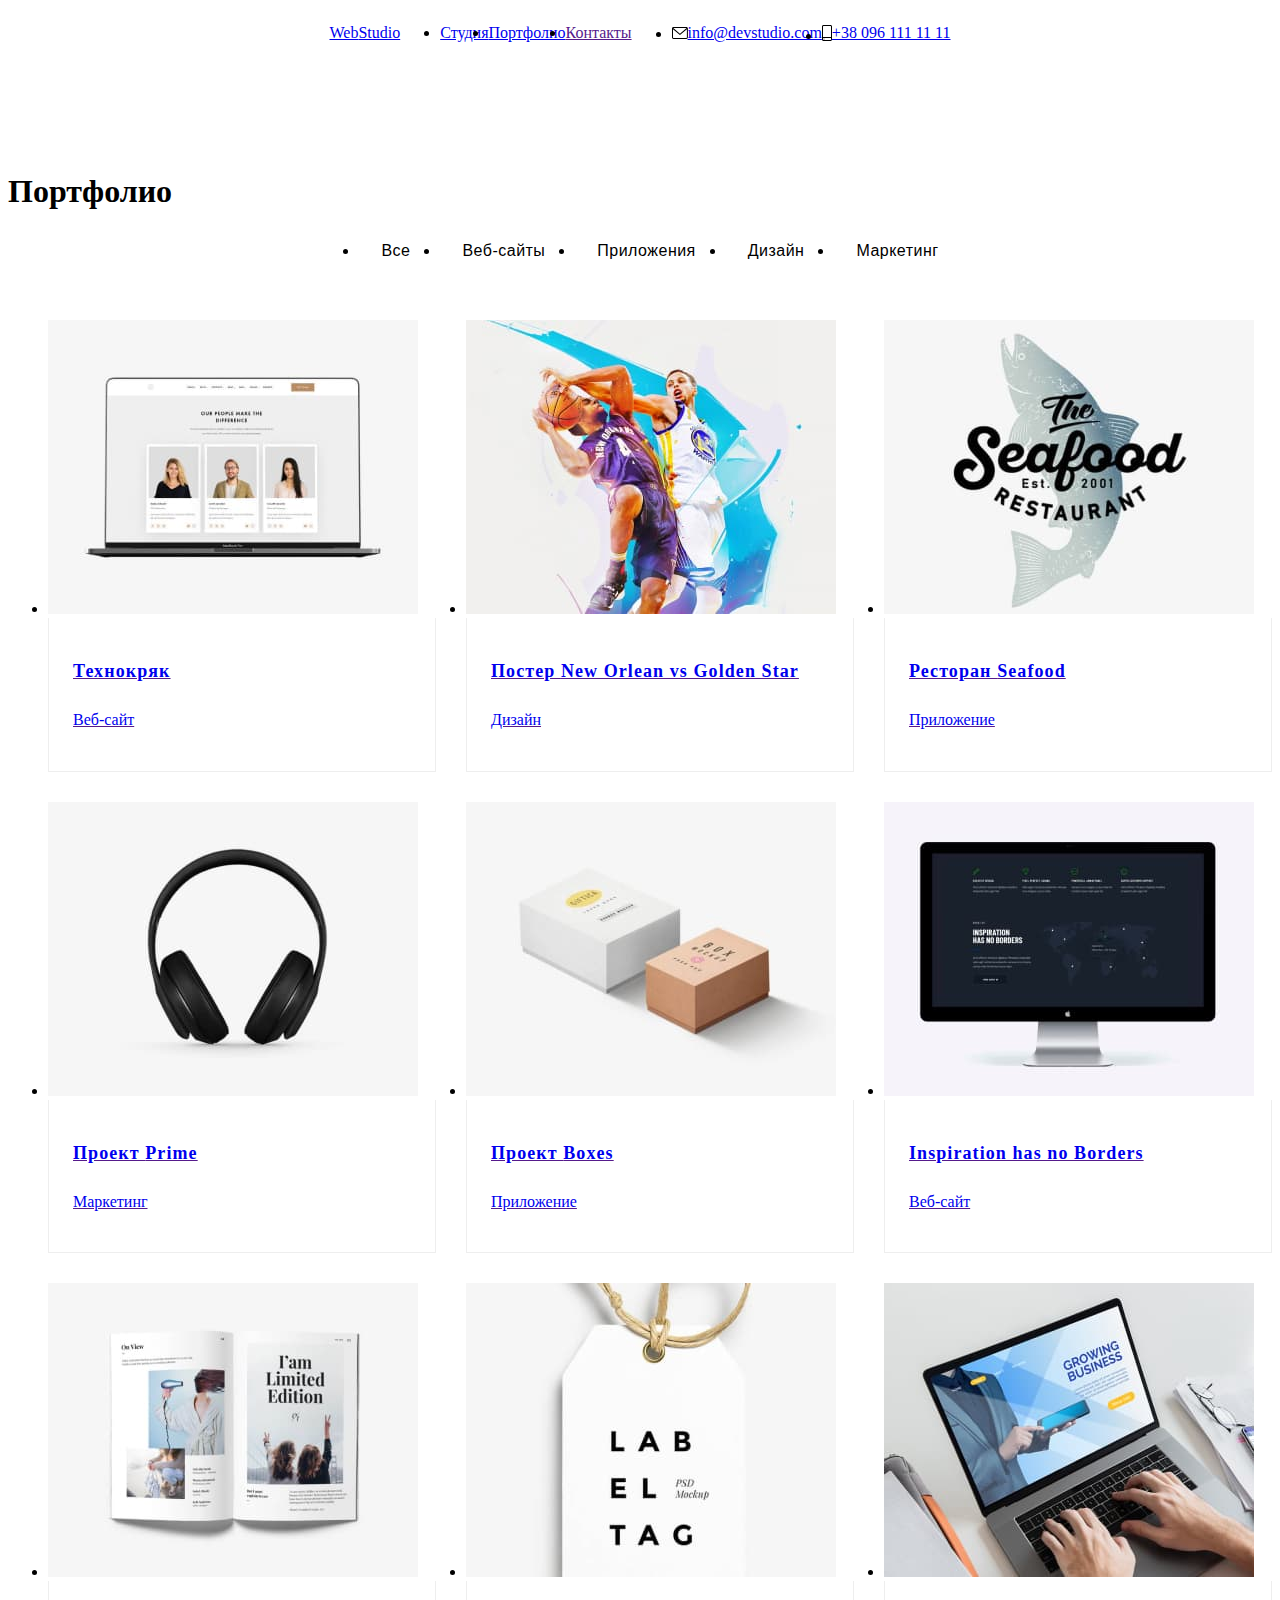
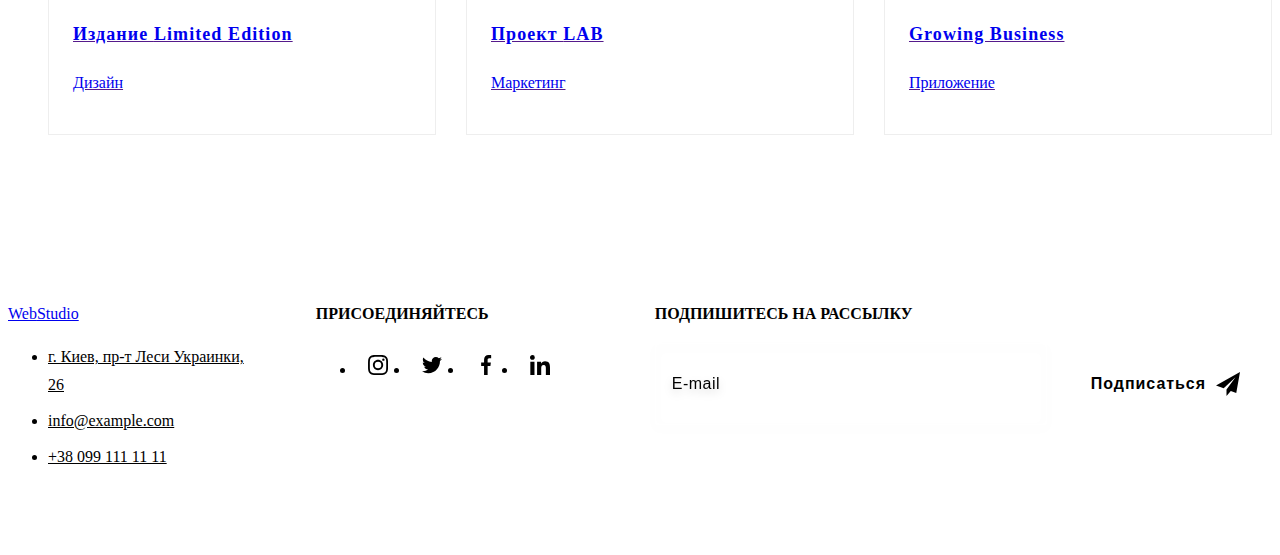
==== portfolio.html @ 48f71315 "Adds some SASS elements" ====
<!DOCTYPE html>
<html lang="ru">

<head>
    <meta charset="UTF-8">
    <meta http-equiv="X-UA-Compatible" content="IE=edge">
    <meta name="viewport" content="width=device-width, initial-scale=1.0">
    <title>Document</title>
    <link rel="preconnect" href="https://fonts.googleapis.com">
    <link rel="preconnect" href="https://fonts.gstatic.com" crossorigin>
    <link href="https://fonts.googleapis.com/css2?family=Raleway:wght@700&family=Roboto:wght@400;500;700;900&display=swap"
    rel="stylesheet">
    <link rel="stylesheet" href="https://cdnjs.cloudflare.com/ajax/libs/modern-normalize/1.1.0/modern-normalize.min.css"
        integrity="sha512-wpPYUAdjBVSE4KJnH1VR1HeZfpl1ub8YT/NKx4PuQ5NmX2tKuGu6U/JRp5y+Y8XG2tV+wKQpNHVUX03MfMFn9Q=="
        crossorigin="anonymous" referrerpolicy="no-referrer" />
    <link rel="stylesheet" href="./css/styles.css">
</head>

<body>
    <!---------------------------------------------- Шапка сайта -------------------------------------------------->
    <header class="header">
        <div class="container box">
            <nav class="navigation box">
                <a class="logo link" href="./index.html" lang="en">
                    Web<span class="logo-header">Studio</span>
                </a>
                <ul class="navigation-list box">
                    <li class="navigation-item">
                        <a class="navigation-link link" href="./index.html">Студия</a>
                    </li>
    
                    <li class="navigation-item">
                        <a class="navigation-link link current" href="./portfolio.html">Портфолио</a>
                    </li>
    
                    <li class="navigation-item">
                        <a class="navigation-link link" href="">Контакты</a>
                    </li>
                </ul>
            </nav>
            <ul class="contacts box">
                <li class="contacts-item">
                    <a class="contacts-link link box" href="mailto:info@devstudio.com" lang="en">
                        <svg class="icon-contacts" width="16" height="12">
                            <use href="./images/icons.svg#icon-envelope"></use>
                        </svg>
                        info@devstudio.com
                    </a>
                </li>
    
                <li class="contacts-item">
                    <a class="contacts-link link box" href="tel:+380961111111">
                        <svg class="icon-contacts" width="10" height="16">
                            <use href="./images/icons.svg#icon-smartphone"></use>
                        </svg>
                        +38 096 111 11 11
                    </a>
                </li>
            </ul>
        </div>
    </header>
    <!-------------------------------------------------Наши работы----------------------------------------------->
    <main>
        <section class="section">
            <div class="container">
                <h1 class="visually-hidden">Портфолио</h1>
                <ul class="filters box">
                    <li class="filters-item"><button class="filters-button" type="button">Все</button></li>
                    <li class="filters-item"><button class="filters-button" type="button">Веб-сайты</button></li>
                    <li class="filters-item"><button class="filters-button" type="button">Приложения</button></li>
                    <li class="filters-item"><button class="filters-button" type="button">Дизайн</button></li>
                    <li class="filters-item"><button class="filters-button" type="button">Маркетинг</button></li>
                </ul>
                <ul class="projects box">
                    <li class="projects-item">
                        <a class="projects-link link" href="">
                            <div class="projects-thumb">
                                <img src="./images/portfolio1.jpg" alt="Ноутбук" width="370" height="294">
                                <p class="projects-hidden-text">Технокряк это современная площадка распространения коронавируса. Компании используют эту платформу для цифрового шпионажа и атак на защищенные сервера конкурентов.</p>
                            </div>
                            <div class="projects-content">
                                <h2 class="projects-title">Технокряк</h2>
                                <p class="projects-text">Веб-сайт</p>
                            </div>
                        </a>                   
                    </li>

                    <li class="projects-item">
                        <a class="projects-link link" href="">
                            <div class="projects-thumb">
                                <img src="./images/portfolio2.jpg" alt="Баскетболисты" width="370" height="294">
                                <p class="projects-hidden-text">Технокряк это современная площадка распространения коронавируса. Компании используют эту платформу для цифрового шпионажа и атак на защищенные сервера конкурентов.</p>
                            </div>
                            <div class="projects-content">
                                <h2 class="projects-title">Постер <span lang="en">New Orlean vs Golden Star</span></h2>
                                <p class="projects-text">Дизайн</p>
                            </div>
                        </a>                   
                    </li>

                    <li class="projects-item">
                        <a class="projects-link link" href="">
                            <div class="projects-thumb">
                                <img src="./images/portfolio3.jpg" alt="Эмблема рыбы" width="370" height="294">
                                <p class="projects-hidden-text">Технокряк это современная площадка распространения коронавируса. Компании используют эту платформу для цифрового шпионажа и атак на защищенные сервера конкурентов.</p>
                            </div>
                            <div class="projects-content">
                                <h2 class="projects-title">Ресторан <span lang="en">Seafood</span></h2>
                                <p class="projects-text">Приложение</p>
                            </div>
                        </a>                  
                    </li>

                    <li class="projects-item">
                        <a class="projects-link link" href="">
                            <div class="projects-thumb">
                                <img src="./images/portfolio4.jpg" alt="Наушники" width="370" height="294">
                                <p class="projects-hidden-text">Технокряк это современная площадка распространения коронавируса. Компании используют эту платформу для цифрового шпионажа и атак на защищенные сервера конкурентов.</p>
                            </div>
                            <div class="projects-content">
                                <h2 class="projects-title">Проект <span lang="en">Prime</span></h2>
                                <p class="projects-text">Маркетинг</p>
                            </div>
                        </a>                  
                    </li>

                    <li class="projects-item">
                        <a class="projects-link link" href="">
                            <div class="projects-thumb">
                                <img src="./images/portfolio5.jpg" alt="Две коробки" width="370" height="294">
                                <p class="projects-hidden-text">Технокряк это современная площадка распространения коронавируса. Компании используют эту платформу для цифрового шпионажа и атак на защищенные сервера конкурентов.</p>
                            </div>
                            <div class="projects-content">
                                <h2 class="projects-title">Проект <span lang="en">Boxes</span></h2>
                                <p class="projects-text">Приложение</p>
                            </div>
                        </a>
                    </li>

                    <li class="projects-item">
                        <a class="projects-link link" href="">
                            <div class="projects-thumb">
                                <img src="./images/portfolio6.jpg" alt="Монитор" width="370" height="294">
                                <p class="projects-hidden-text">Технокряк это современная площадка распространения коронавируса. Компании используют эту платформу для цифрового шпионажа и атак на защищенные сервера конкурентов.</p>
                            </div>
                            <div class="projects-content"> 
                                <h2 class="projects-title" lang="en">Inspiration has no Borders</h2>        
                                <p class="projects-text">Веб-сайт</p>
                            </div>
                        </a>
                    </li>

                    <li class="projects-item">
                        <a class="projects-link link" href="">
                            <div class="projects-thumb">
                                <img src="./images/portfolio7.jpg" alt="Открытый журнал" width="370" height="294">
                                <p class="projects-hidden-text">Технокряк это современная площадка распространения коронавируса. Компании используют эту платформу для цифрового шпионажа и атак на защищенные сервера конкурентов.</p>
                            </div>
                            <div class="projects-content">
                                <h2 class="projects-title">Издание <span lang="en">Limited Edition</span></h2>
                                <p class="projects-text">Дизайн</p>
                            </div>
                        </a>
                    </li>

                    <li class="projects-item">
                        <a class="projects-link link" href="">
                            <div class="projects-thumb">
                                <img src="./images/portfolio8.jpg" alt="Бирка" width="370" height="294">
                                <p class="projects-hidden-text">Технокряк это современная площадка распространения коронавируса. Компании используют эту платформу для цифрового шпионажа и атак на защищенные сервера конкурентов.</p>
                            </div>
                            <div class="projects-content">
                                <h2 class="projects-title">Проект <span lang="en">LAB</span></h2>
                                <p class="projects-text">Маркетинг</p>
                            </div>
                        </a>                    
                    </li>

                    <li class="projects-item">
                        <a class="projects-link link" href="">
                            <div class="projects-thumb">
                                <img src="./images/portfolio9.jpg" alt="Человек работает на ноутбуке" width="370" height="294">
                                <p class="projects-hidden-text">Технокряк это современная площадка распространения коронавируса. Компании используют эту платформу для цифрового шпионажа и атак на защищенные сервера конкурентов.</p>
                            </div>
                            <div class="projects-content">
                                <h2 class="projects-title" lang="en">Growing Business</h2>
                                <p class="projects-text">Приложение</p>
                            </div>
                        </a>                    
                    </li>
                </ul>
            </div>
        </section>        
    </main>
    <!-----------------------------------------------------Футер ------------------------------------------------->
    <footer class="footer">
        <div class="footer-wrap container">
            <div class="footer-content">
                <a class="logo link" href="./index.html" lang="en">
                    Web<span class="logo-footer">Studio</span>
                </a>
                <address>
                    <ul class="address">
                        <li class="address-item">
                            <a class="address-link link" href="https://goo.gl/maps/ojqtrY3gg8iYZvjQA" target="_blank"
                                rel="nooperner noreferrer">г. Киев, пр-т Леси Украинки, 26
                            </a>
                        </li>
    
                        <li class="address-item">
                            <a class="address-contacts link" href="mailto:info@example.com">info@example.com</a>
                        </li>
    
                        <li class="address-item">
                            <a class="address-contacts link" href="tel:+380991111111">+38 099 111 11 11</a>
                        </li>
                    </ul>
                </address>
            </div>
            <div class="footer-social">
                <p class="label">Присоединяйтесь</p>
                <ul class="box">
                    <li class="social-item">
                        <a href="" class="footer-social-link social-link box">
                            <svg class="icon-social" width="20" height="20">
                                <use href="./images/icons.svg#icon-instagram"></use>
                            </svg>
                        </a>
                    </li>
    
                    <li class="social-item">
                        <a href="" class="footer-social-link social-link box">
                            <svg class="icon-social" width="20" height="20">
                                <use href="./images/icons.svg#icon-twitter"></use>
                            </svg>
                        </a>
                    </li>
    
                    <li class="social-item">
                        <a href="" class="footer-social-link social-link box">
                            <svg class="icon-social" width="20" height="20">
                                <use href="./images/icons.svg#icon-facebook"></use>
                            </svg>
                        </a>
                    </li>
    
                    <li class="social-item">
                        <a href="" class="footer-social-link social-link box ">
                            <svg class="icon-social" width="20" height="20">
                                <use href="./images/icons.svg#icon-linkedin"></use>
                            </svg>
                        </a>
                    </li>
                </ul>
            </div>
            <div class="footer-sub">
                <form action="#">
                    <label class="label sub-text" for="sub-email">Подпишитесь на рассылку</label>
                    <div class="box">
                        <input class="sub-field" type="email" name="email" id="sub-email" placeholder="E-mail">
                        <button type="submit" class="button box">
                            Подписаться
                            <svg class="icon-send" width="24" height="24">
                                <use href="./images/icons.svg#icon-send"></use>
                            </svg>
                        </button>
                    </div>
                </form>
            </div>
        </div>
    </footer>
    </body>    
    </html>
---- css/styles.css ----
.section {
  padding-top: 94px;
  padding-bottom: 94px;
}
.box {
  display: flex;
  align-items: center;
  justify-content: center;
}

/* -------------------Стили хедера--------------- */

/* -------------Стили логотипа----------------- */

/* -------------------Стили Героя-------------------- */
.hero {
  max-width: 1600px;
  padding-top: 200px;
  padding-bottom: 200px;
  margin-left: auto;
  margin-right: auto;
  text-align: center;

  background-color: var(--second-background-color);
  background-image: linear-gradient(rgba(47, 48, 58, 0.4), rgba(47, 48, 58, 0.4)),
    url(../images/hero-img.jpg);
  background-repeat: no-repeat;
  background-position: center;
  background-size: cover;
}
.hero-title {
  width: 696px;
  margin-left: auto;
  margin-right: auto;
  margin-bottom: 30px;

  font-weight: 900;
  font-size: 44px;
  line-height: 1.36;
  letter-spacing: 0.06em;
  text-transform: uppercase;
  color: var(--second-accent-color);
}
.button {
  min-width: 200px;
  padding: 10px 32px;
  border-radius: 4px;
  border-style: none;

  font-weight: 700;
  font-size: 16px;
  line-height: 1.87;
  letter-spacing: 0.06em;
  color: var(--second-accent-color);
  background-color: var(--main-accent-color);

  transition: background-color 250ms cubic-bezier(0.4, 0, 0.2, 1),
    box-shadow 250ms cubic-bezier(0.4, 0, 0.2, 1);
}
.button:hover,
.button:focus {
  background-color: #188ce8;
  box-shadow: 0px 4px 4px rgba(0, 0, 0, 0.15);
}
/* ---------------------Преимущества-------------------- */
.advantage-section {
  padding-bottom: 0;
}
.advantage-title {
  margin-bottom: 10px;

  font-weight: 700;
  font-size: 14px;
  text-transform: uppercase;
}
.advantage-item {
  width: 270px;
}
.advantage-item:not(:last-child) {
  margin-right: 30px;
}
.advantage-text {
  line-height: 1.71;
  color: var(--text-color);
}
.icon-box {
  width: 100%;
  height: 120px;
  margin-bottom: 30px;
  border-radius: 4px;
  background-color: var(--third-background-color);
}
/* ---------------------Чем мы занимаемся------------------ */

.section-title {
  margin-bottom: 50px;

  font-weight: 700;
  font-size: 36px;
  line-height: 1.17;
  text-align: center;
}
.works-item:not(:last-child) {
  margin-right: 30px;
}
.works-item {
  position: relative;
}
.works-example {
  position: absolute;
  left: 0;
  bottom: 0;

  width: 100%;
  height: 70px;

  font-weight: 700;
  font-size: 14px;
  text-transform: uppercase;
  color: var(--second-accent-color);
  background-color: rgba(47, 48, 58, 0.8);
}

/* -------------------------Наша команда--------------------- */
.team {
  background-color: var(--third-background-color);
}
.team-item:not(:last-child) {
  margin-right: 30px;
}
.team-item {
  background-color: var(--main-background-color);
  box-shadow: 0px 1px 3px rgba(0, 0, 0, 0.12), 0px 1px 1px rgba(0, 0, 0, 0.14),
    0px 2px 1px rgba(0, 0, 0, 0.2);
  border-radius: 0px 0px 4px 4px;
}
.team-content {
  text-align: center;
  padding-top: 30px;
  padding-bottom: 30px;
}
.team-person {
  margin-bottom: 10px;

  font-weight: 500;
  font-size: 16px;
  line-height: 1.19;
}
.team-text {
  font-size: 16px;
  line-height: 1.19;
  color: var(--text-color);
  margin-bottom: 16px;
}
.social-item {
  width: 44px;
  height: 44px;
}
.social-item + .social-item {
  margin-left: 10px;
}
.social-link {
  width: 100%;
  height: 100%;

  background-color: var(--main-background-color);
  border-radius: 50%;
  color: var(--icons-color);

  transition: background-color 250ms cubic-bezier(0.4, 0, 0.2, 1),
    color 250ms cubic-bezier(0.4, 0, 0.2, 1);
}
.icon-social {
  fill: currentColor;
}
.social-link:hover,
.social-link:focus {
  background-color: var(--main-accent-color);
  color: var(--second-accent-color);
}

/*------------------------Стили для логотипов компаний----------------- */

.logos-title {
  text-align: center;
  margin-bottom: 50px;

  font-weight: 700;
  font-size: 36px;
  line-height: 1.17;
}
.logos-item {
  width: 170px;
  height: 92px;
}

.logos-item + .logos-item {
  margin-left: 30px;
}
.logos-link {
  width: 100%;
  height: 100%;

  background-color: var(--main-background-color);
  color: var(--icons-color);
  border: 1px solid var(--icons-color);
  border-radius: 4px;

  transition: color 250ms cubic-bezier(0.4, 0, 0.2, 1),
    border-color 250ms cubic-bezier(0.4, 0, 0.2, 1);
}
.icon-logos {
  fill: currentColor;
}
.logos-link:hover,
.logos-link:focus {
  color: var(--main-accent-color);
  border-color: var(--accent-color);
}
/* --------------Стили футера-------------- */
.footer {
  padding-top: 60px;
  padding-bottom: 60px;
  background-color: var(--second-background-color);
}
.footer-wrap {
  display: flex;
  align-items: baseline;
}
.footer-content > .logo {
  display: block;
  margin-bottom: 20px;
}
.footer-content {
  flex-grow: 1;
  margin-right: 70px;
}
.footer-social {
  margin-right: 93px;
}
.address {
  font-style: normal;
  font-weight: 400;
  line-height: 1.71;
}
.address-item:not(:last-child) {
  margin-bottom: 9px;
}
.address-link {
  color: var(--second-accent-color);
}
.address-contacts {
  color: var(--footer-contacts-color);
}
.address .link {
  transition: color 250ms cubic-bezier(0.4, 0, 0.2, 1);
}
.address .link:hover,
.address .link:focus {
  color: var(--main-accent-color);
}
.label {
  margin-bottom: 20px;

  font-weight: 700;
  text-transform: uppercase;
  color: var(--second-accent-color);
}
.footer-social-link {
  color: var(--second-accent-color);
  background-color: rgba(255, 255, 255, 0.1);
}
.icon-send {
  margin-left: 10px;
  fill: var(--second-accent-color);
}
.sub-text {
  display: block;
}
.sub-field {
  width: 358px;
  height: 50px;
  background-color: transparent;
  color: var(--second-accent-color);

  padding: 15px 16px;
  margin-right: 12px;

  font-weight: 400;
  font-size: 16px;
  line-height: 1.25;
  letter-spacing: 0.03em;

  border: 1px solid rgba(255, 255, 255, 0.3);
  border-radius: 4px;
  filter: drop-shadow(0px 4px 4px rgba(0, 0, 0, 0.15));

  transition: border-color 250ms cubic-bezier(0.4, 0, 0.2, 1);
}
.sub-field:-webkit-autofill {
  -webkit-background-clip: text;
  -webkit-text-fill-color: var(--second-accent-color);
}
.sub-field::placeholder {
  font-weight: 400;
  font-size: 16px;
  line-height: 1.25;
  letter-spacing: 0.03em;
  color: var(--footer-contacts-color);
}
.sub-field:focus {
  border-color: var(--main-accent-color);
  outline: none;
}
/* ------------------------Стили для portfolio.html-------------------  */
.filters {
  justify-content: center;
  margin-bottom: 50px;
}
.filters-item:not(:last-child) {
  margin-right: 8px;
}
.filters-button {
  min-width: 73px;
  padding: 6px 22px;
  border-radius: 4px;
  border-style: none;

  font-weight: 500;
  font-size: 16px;
  line-height: 1.62;
  letter-spacing: 0.03em;
  color: var(--main-title-color);
  background-color: var(--third-background-color);

  transition: color 250ms cubic-bezier(0.4, 0, 0.2, 1),
    background-color 250ms cubic-bezier(0.4, 0, 0.2, 1),
    box-shadow 250ms cubic-bezier(0.4, 0, 0.2, 1);
}
.filters-button:hover,
.filters-button:focus {
  color: var(--second-accent-color);
  background-color: var(--main-accent-color);
  box-shadow: 0px 3px 1px rgba(0, 0, 0, 0.1), 0px 1px 2px rgba(0, 0, 0, 0.08),
    0px 2px 2px rgba(0, 0, 0, 0.12);
}
.projects {
  flex-wrap: wrap;
  margin-right: -30px;
  margin-bottom: -30px;
}
.projects-item {
  flex-basis: calc(100% / 3 - 30px);
  margin-right: 30px;
  margin-bottom: 30px;
}
.projects-link {
  display: block;

  transition: box-shadow 250ms cubic-bezier(0.4, 0, 0.2, 1);
}
.projects-link:hover,
.projects-link:focus {
  box-shadow: 0px 1px 1px rgba(0, 0, 0, 0.12), 0px 4px 4px rgba(0, 0, 0, 0.06),
    1px 4px 6px rgba(0, 0, 0, 0.16);
}
.projects-thumb {
  position: relative;
  overflow: hidden;
}
.projects-hidden-text {
  position: absolute;
  top: 0;
  left: 0;

  height: 100%;
  padding: 63px 24px;

  font-size: 18px;
  line-height: 1.56;
  color: var(--second-accent-color);
  background-color: rgba(33, 150, 243, 0.9);

  transform: translateY(100%);
  transition: transform 250ms cubic-bezier(0.4, 0, 0.2, 1);
}
.projects-link:hover .projects-hidden-text,
.projects-link:focus .projects-hidden-text {
  transform: translateY(0);
}

.projects-content {
  padding: 20px 24px;
  border: 1px solid #eeeeee;
  border-top: none;
}
.projects-title {
  margin-bottom: 4px;

  font-weight: 700;
  font-size: 18px;
  line-height: 2;
  letter-spacing: 0.06em;
  color: var(--main-title-color);
}
.projects-text {
  font-size: 16px;
  line-height: 1.87;
  color: var(--text-color);
}
/* Стили для модального окна и бекдропа */
.backdrop {
  position: fixed;
  width: 100vw;
  height: 100vh;
  top: 0;
  left: 0;
  background-color: rgba(0, 0, 0, 0.2);
  transition: opacity 500ms cubic-bezier(0.4, 0, 0.2, 1),
    visibility 500ms cubic-bezier(0.4, 0, 0.2, 1);
}
.backdrop.is-hidden .modal {
  transform: scale(4) rotate(270deg);
}
.modal {
  position: absolute;
  top: 50%;
  left: 50%;

  transform: translate(-50%, -50%) scale(1);
  transition: transform 1000ms cubic-bezier(0.4, 0, 0.2, 1);

  padding: 40px;
  width: 528px;
  min-height: 581px;
  background-color: var(--second-accent-color);
  border-radius: 4px;
}
.modal:hover {
  box-shadow: 0px 1px 3px rgba(0, 0, 0, 0.12), 0px 1px 1px rgba(0, 0, 0, 0.14),
    0px 2px 1px rgba(0, 0, 0, 0.2);
}
.modal-btn {
  position: absolute;
  top: 8px;
  right: 8px;

  width: 30px;
  height: 30px;
  background-color: var(--second-accent-color);
  color: var(--black-color);
  border-radius: 50%;
  border: 1px solid rgba(0, 0, 0, 0.1);

  transition: color 250ms cubic-bezier(0.4, 0, 0.2, 1);
}
.icon-close {
  fill: currentColor;
}
.modal-btn:hover,
.modal-btn:focus {
  color: var(--main-accent-color);
}
.is-hidden {
  opacity: 0;
  visibility: hidden;
  pointer-events: none;
}
.modal-text {
  text-align: center;
  margin-bottom: 12px;

  font-weight: 700;
  font-size: 20px;
  line-height: 1.15;
}
.form-wrap {
  margin-bottom: 10px;
}
.form-field:-webkit-autofill {
  -webkit-background-clip: text;
  -webkit-text-fill-color: var(--text-color);
}
.comment-wrap {
  margin-bottom: 20px;
}
.form-name {
  display: block;
  margin-bottom: 4px;

  font-weight: 400;
  font-size: 12px;
  line-height: 1.17;
  letter-spacing: 0.01em;
  color: var(--text-color);
}
.input-wrap {
  position: relative;
}
.form-field {
  display: block;
  width: 100%;
  height: 40px;
  padding-left: 43px;
  padding-right: 15px;
  background-color: transparent;

  border: 1px solid rgba(33, 33, 33, 0.2);
  border-radius: 4px;

  font-weight: 400;
  font-size: 14px;
  line-height: 1.14;
  letter-spacing: 0.01em;
  color: var(--text-color);

  transition: border-color 250ms cubic-bezier(0.4, 0, 0.2, 1);
}
.form-field:focus,
.form-comment:focus {
  border-color: var(--main-accent-color);
  outline: none;
}
.form-icon {
  position: absolute;
  top: 11px;
  left: 12px;

  transition: fill 250ms cubic-bezier(0.4, 0, 0.2, 1);
}
.form-field:focus + .form-icon {
  fill: var(--main-accent-color);
}
.form-comment {
  display: block;
  resize: none;
  width: 100%;
  height: 120px;
  padding: 12px 16px;

  border: 1px solid rgba(33, 33, 33, 0.2);
  border-radius: 4px;

  font-weight: 400;
  font-size: 14px;
  line-height: 1.14;
  letter-spacing: 0.01em;
  color: var(--text-color);

  transition: border-color 250ms cubic-bezier(0.4, 0, 0.2, 1);
}
.form-comment::placeholder {
  font-weight: 400;
  font-size: 14px;
  line-height: 1.14;
  letter-spacing: 0.01em;
  color: rgba(117, 117, 117, 0.5);
}
.form-button {
  display: block;
  margin-left: auto;
  margin-right: auto;
}
.check-wrap {
  margin-bottom: 30px;
}
.check-text {
  display: flex;
  justify-content: center;
  align-items: center;
  font-weight: 400;
  line-height: 1.71;
  color: var(--text-color);
}
.check-link {
  color: var(--main-accent-color);
}
.check-box {
  width: 16px;
  height: 15px;
  border: 2px solid var(--main-title-color);
  border-radius: 2px;
  margin-right: 7px;

  transition: background-color 250ms cubic-bezier(0.4, 0, 0.2, 1),
    border-color 250ms cubic-bezier(0.4, 0, 0.2, 1);
}
.check-icon {
  fill: var(--second-accent-color);
}
.form-check:checked + .check-text > .check-box {
  background-color: var(--main-accent-color);
  border: none;
}
.form-check:focus + .check-text > .check-box {
  border-color: var(--main-accent-color);
}
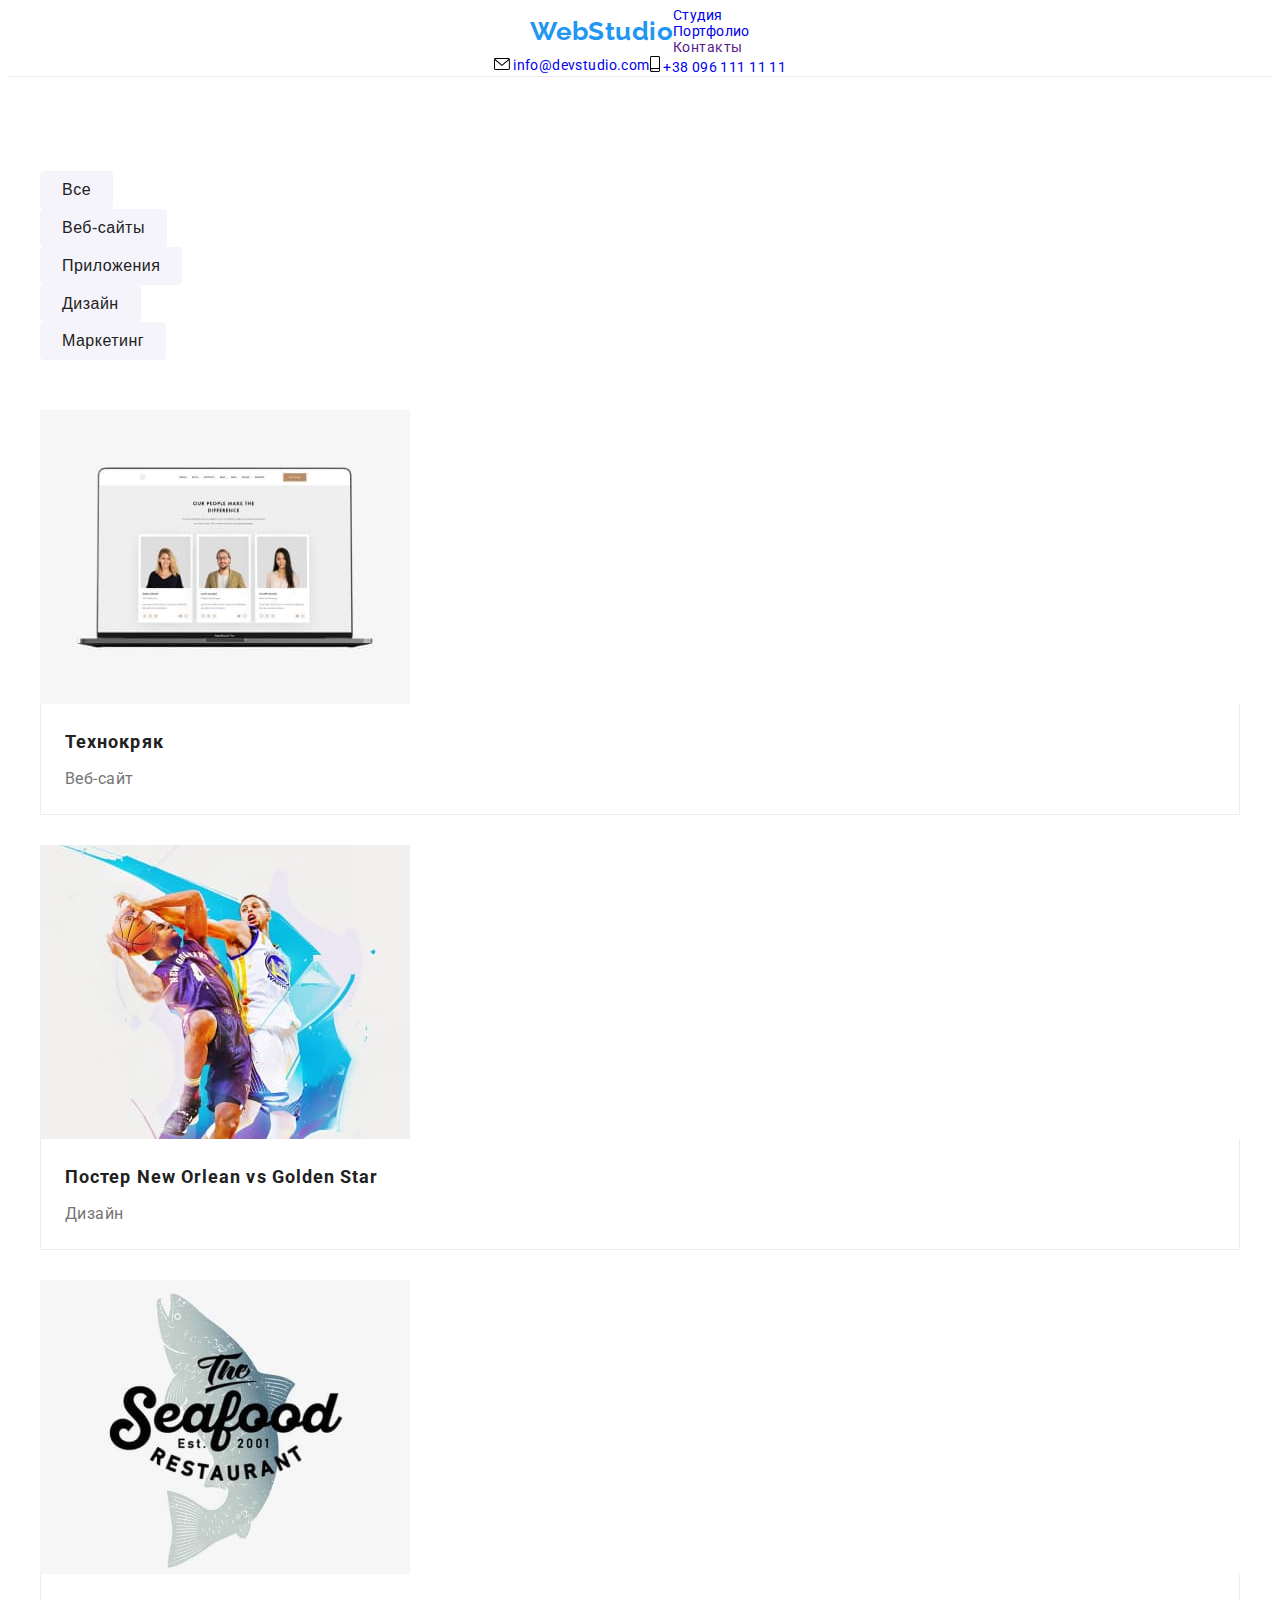
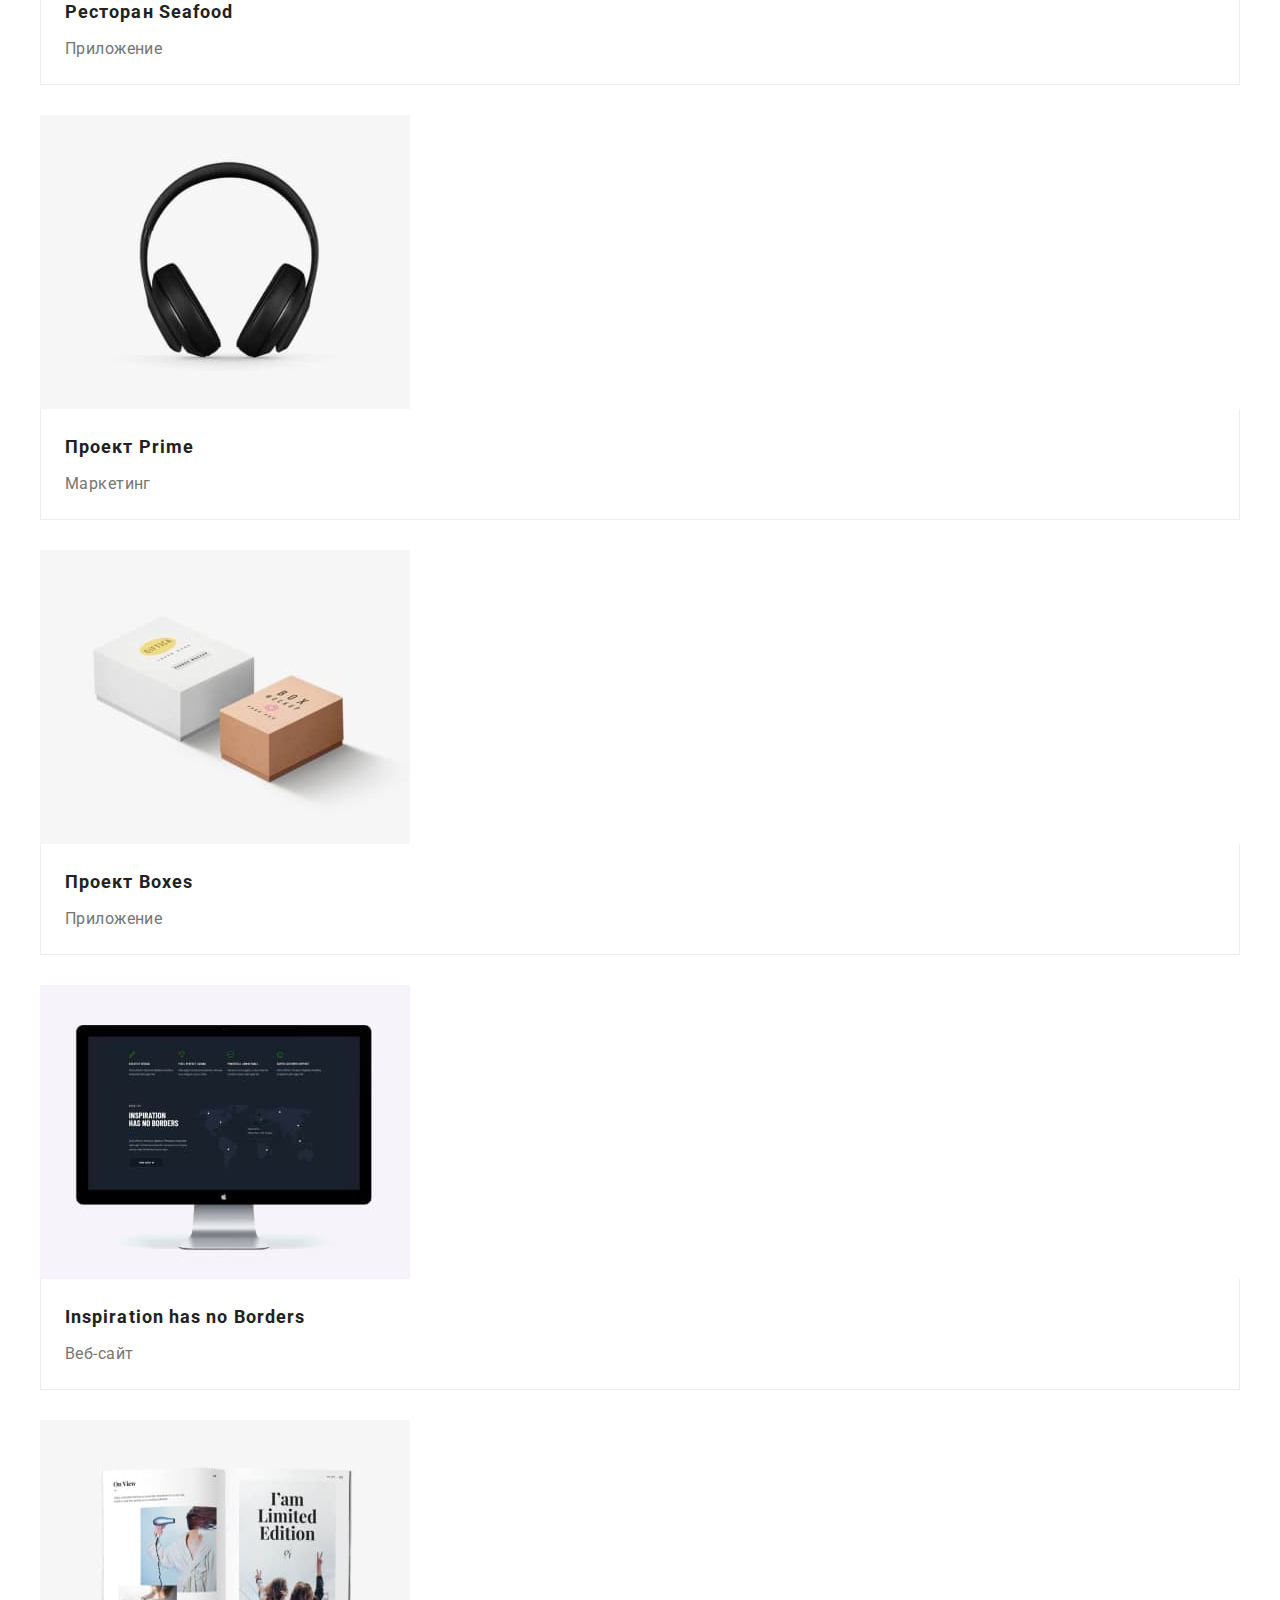
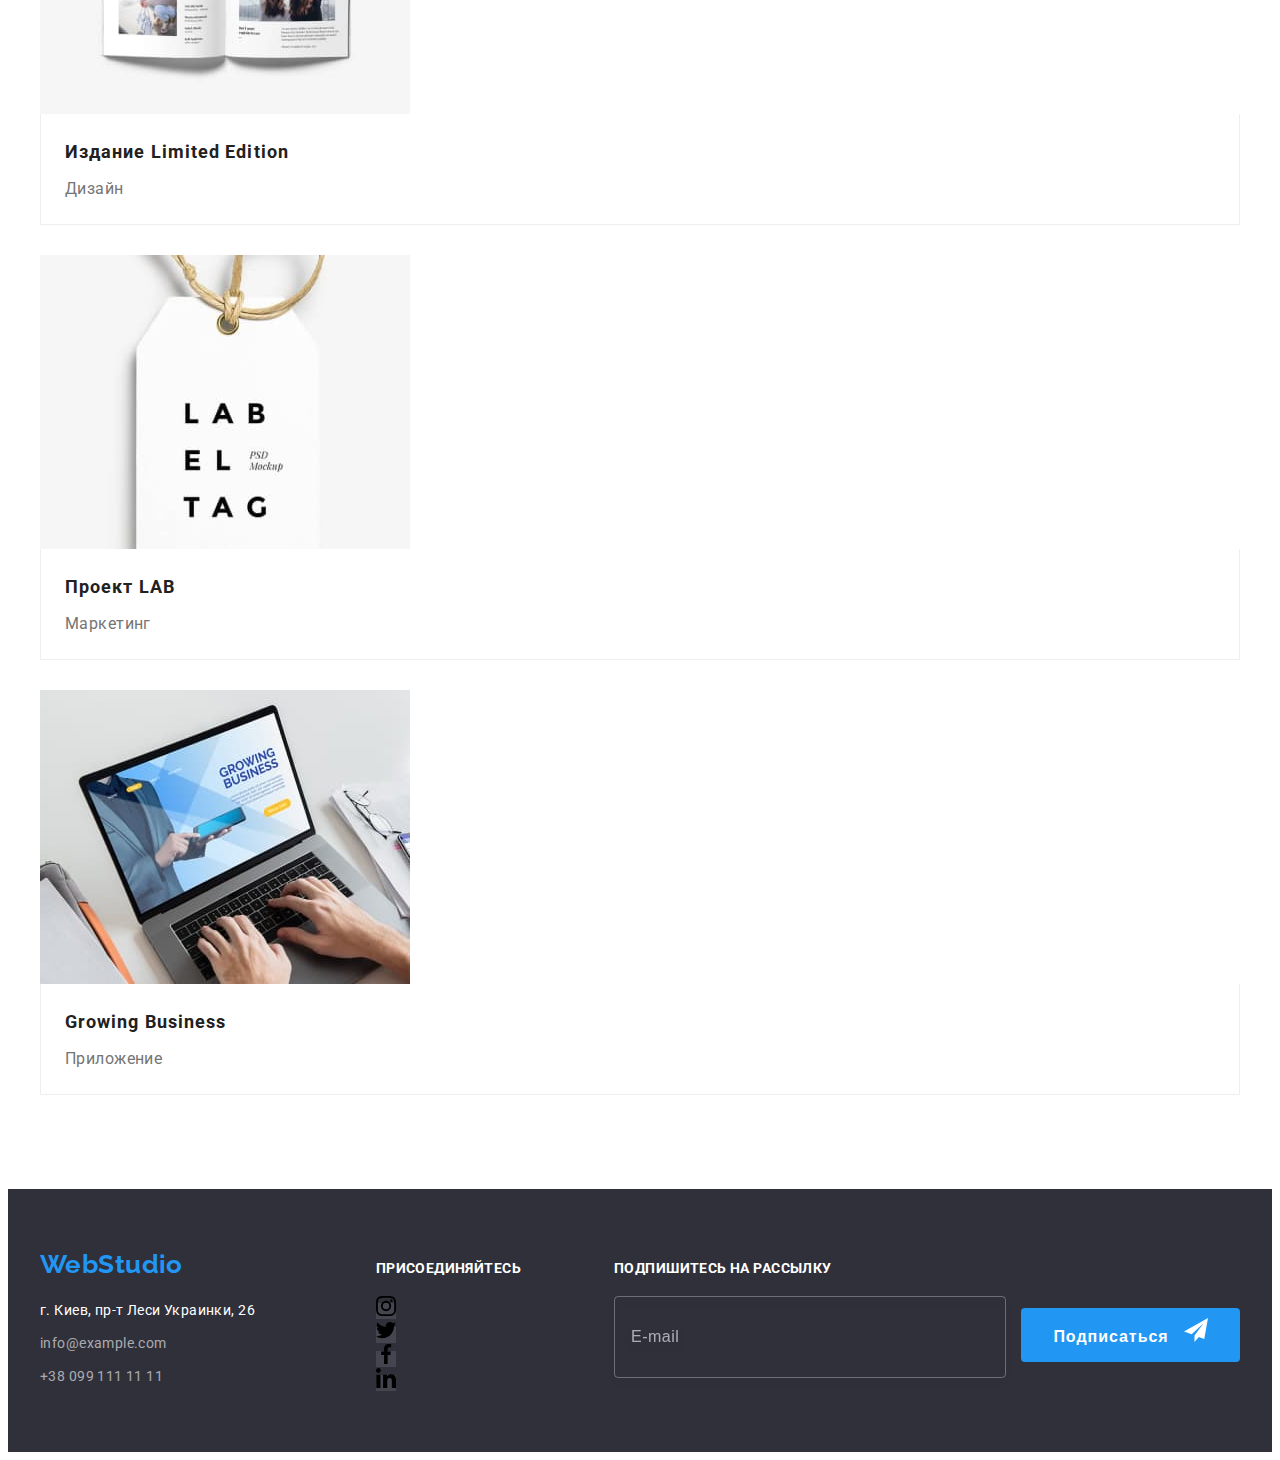
==== commit e3c89916: "Adds SASS elements (except for footer and modal window" ====
--- a/portfolio.html
+++ b/portfolio.html
@@ -14,6 +14,7 @@
         integrity="sha512-wpPYUAdjBVSE4KJnH1VR1HeZfpl1ub8YT/NKx4PuQ5NmX2tKuGu6U/JRp5y+Y8XG2tV+wKQpNHVUX03MfMFn9Q=="
         crossorigin="anonymous" referrerpolicy="no-referrer" />
     <link rel="stylesheet" href="./css/styles.css">
+    <link rel="stylesheet" href="./css/main.min.css">
 </head>
 
 <body>
--- a/css/styles.css
+++ b/css/styles.css
@@ -1,597 +1,25 @@
-.section {
-  padding-top: 94px;
-  padding-bottom: 94px;
-}
-.box {
+/* .box {
   display: flex;
   align-items: center;
   justify-content: center;
-}
+} */
 
 /* -------------------Стили хедера--------------- */
 
 /* -------------Стили логотипа----------------- */
 
 /* -------------------Стили Героя-------------------- */
-.hero {
-  max-width: 1600px;
-  padding-top: 200px;
-  padding-bottom: 200px;
-  margin-left: auto;
-  margin-right: auto;
-  text-align: center;
 
-  background-color: var(--second-background-color);
-  background-image: linear-gradient(rgba(47, 48, 58, 0.4), rgba(47, 48, 58, 0.4)),
-    url(../images/hero-img.jpg);
-  background-repeat: no-repeat;
-  background-position: center;
-  background-size: cover;
-}
-.hero-title {
-  width: 696px;
-  margin-left: auto;
-  margin-right: auto;
-  margin-bottom: 30px;
+/* ---------------------Преимущества-------------------- */
 
-  font-weight: 900;
-  font-size: 44px;
-  line-height: 1.36;
-  letter-spacing: 0.06em;
-  text-transform: uppercase;
-  color: var(--second-accent-color);
-}
-.button {
-  min-width: 200px;
-  padding: 10px 32px;
-  border-radius: 4px;
-  border-style: none;
-
-  font-weight: 700;
-  font-size: 16px;
-  line-height: 1.87;
-  letter-spacing: 0.06em;
-  color: var(--second-accent-color);
-  background-color: var(--main-accent-color);
-
-  transition: background-color 250ms cubic-bezier(0.4, 0, 0.2, 1),
-    box-shadow 250ms cubic-bezier(0.4, 0, 0.2, 1);
-}
-.button:hover,
-.button:focus {
-  background-color: #188ce8;
-  box-shadow: 0px 4px 4px rgba(0, 0, 0, 0.15);
-}
-/* ---------------------Преимущества-------------------- */
-.advantage-section {
-  padding-bottom: 0;
-}
-.advantage-title {
-  margin-bottom: 10px;
-
-  font-weight: 700;
-  font-size: 14px;
-  text-transform: uppercase;
-}
-.advantage-item {
-  width: 270px;
-}
-.advantage-item:not(:last-child) {
-  margin-right: 30px;
-}
-.advantage-text {
-  line-height: 1.71;
-  color: var(--text-color);
-}
-.icon-box {
-  width: 100%;
-  height: 120px;
-  margin-bottom: 30px;
-  border-radius: 4px;
-  background-color: var(--third-background-color);
-}
 /* ---------------------Чем мы занимаемся------------------ */
 
-.section-title {
-  margin-bottom: 50px;
-
-  font-weight: 700;
-  font-size: 36px;
-  line-height: 1.17;
-  text-align: center;
-}
-.works-item:not(:last-child) {
-  margin-right: 30px;
-}
-.works-item {
-  position: relative;
-}
-.works-example {
-  position: absolute;
-  left: 0;
-  bottom: 0;
-
-  width: 100%;
-  height: 70px;
-
-  font-weight: 700;
-  font-size: 14px;
-  text-transform: uppercase;
-  color: var(--second-accent-color);
-  background-color: rgba(47, 48, 58, 0.8);
-}
-
 /* -------------------------Наша команда--------------------- */
-.team {
-  background-color: var(--third-background-color);
-}
-.team-item:not(:last-child) {
-  margin-right: 30px;
-}
-.team-item {
-  background-color: var(--main-background-color);
-  box-shadow: 0px 1px 3px rgba(0, 0, 0, 0.12), 0px 1px 1px rgba(0, 0, 0, 0.14),
-    0px 2px 1px rgba(0, 0, 0, 0.2);
-  border-radius: 0px 0px 4px 4px;
-}
-.team-content {
-  text-align: center;
-  padding-top: 30px;
-  padding-bottom: 30px;
-}
-.team-person {
-  margin-bottom: 10px;
-
-  font-weight: 500;
-  font-size: 16px;
-  line-height: 1.19;
-}
-.team-text {
-  font-size: 16px;
-  line-height: 1.19;
-  color: var(--text-color);
-  margin-bottom: 16px;
-}
-.social-item {
-  width: 44px;
-  height: 44px;
-}
-.social-item + .social-item {
-  margin-left: 10px;
-}
-.social-link {
-  width: 100%;
-  height: 100%;
-
-  background-color: var(--main-background-color);
-  border-radius: 50%;
-  color: var(--icons-color);
-
-  transition: background-color 250ms cubic-bezier(0.4, 0, 0.2, 1),
-    color 250ms cubic-bezier(0.4, 0, 0.2, 1);
-}
-.icon-social {
-  fill: currentColor;
-}
-.social-link:hover,
-.social-link:focus {
-  background-color: var(--main-accent-color);
-  color: var(--second-accent-color);
-}
 
 /*------------------------Стили для логотипов компаний----------------- */
 
-.logos-title {
-  text-align: center;
-  margin-bottom: 50px;
+/* --------------Стили футера-------------- */
 
-  font-weight: 700;
-  font-size: 36px;
-  line-height: 1.17;
-}
-.logos-item {
-  width: 170px;
-  height: 92px;
-}
+/* ------------------------Стили для portfolio.html-------------------  */
 
-.logos-item + .logos-item {
-  margin-left: 30px;
-}
-.logos-link {
-  width: 100%;
-  height: 100%;
-
-  background-color: var(--main-background-color);
-  color: var(--icons-color);
-  border: 1px solid var(--icons-color);
-  border-radius: 4px;
-
-  transition: color 250ms cubic-bezier(0.4, 0, 0.2, 1),
-    border-color 250ms cubic-bezier(0.4, 0, 0.2, 1);
-}
-.icon-logos {
-  fill: currentColor;
-}
-.logos-link:hover,
-.logos-link:focus {
-  color: var(--main-accent-color);
-  border-color: var(--accent-color);
-}
-/* --------------Стили футера-------------- */
-.footer {
-  padding-top: 60px;
-  padding-bottom: 60px;
-  background-color: var(--second-background-color);
-}
-.footer-wrap {
-  display: flex;
-  align-items: baseline;
-}
-.footer-content > .logo {
-  display: block;
-  margin-bottom: 20px;
-}
-.footer-content {
-  flex-grow: 1;
-  margin-right: 70px;
-}
-.footer-social {
-  margin-right: 93px;
-}
-.address {
-  font-style: normal;
-  font-weight: 400;
-  line-height: 1.71;
-}
-.address-item:not(:last-child) {
-  margin-bottom: 9px;
-}
-.address-link {
-  color: var(--second-accent-color);
-}
-.address-contacts {
-  color: var(--footer-contacts-color);
-}
-.address .link {
-  transition: color 250ms cubic-bezier(0.4, 0, 0.2, 1);
-}
-.address .link:hover,
-.address .link:focus {
-  color: var(--main-accent-color);
-}
-.label {
-  margin-bottom: 20px;
-
-  font-weight: 700;
-  text-transform: uppercase;
-  color: var(--second-accent-color);
-}
-.footer-social-link {
-  color: var(--second-accent-color);
-  background-color: rgba(255, 255, 255, 0.1);
-}
-.icon-send {
-  margin-left: 10px;
-  fill: var(--second-accent-color);
-}
-.sub-text {
-  display: block;
-}
-.sub-field {
-  width: 358px;
-  height: 50px;
-  background-color: transparent;
-  color: var(--second-accent-color);
-
-  padding: 15px 16px;
-  margin-right: 12px;
-
-  font-weight: 400;
-  font-size: 16px;
-  line-height: 1.25;
-  letter-spacing: 0.03em;
-
-  border: 1px solid rgba(255, 255, 255, 0.3);
-  border-radius: 4px;
-  filter: drop-shadow(0px 4px 4px rgba(0, 0, 0, 0.15));
-
-  transition: border-color 250ms cubic-bezier(0.4, 0, 0.2, 1);
-}
-.sub-field:-webkit-autofill {
-  -webkit-background-clip: text;
-  -webkit-text-fill-color: var(--second-accent-color);
-}
-.sub-field::placeholder {
-  font-weight: 400;
-  font-size: 16px;
-  line-height: 1.25;
-  letter-spacing: 0.03em;
-  color: var(--footer-contacts-color);
-}
-.sub-field:focus {
-  border-color: var(--main-accent-color);
-  outline: none;
-}
-/* ------------------------Стили для portfolio.html-------------------  */
-.filters {
-  justify-content: center;
-  margin-bottom: 50px;
-}
-.filters-item:not(:last-child) {
-  margin-right: 8px;
-}
-.filters-button {
-  min-width: 73px;
-  padding: 6px 22px;
-  border-radius: 4px;
-  border-style: none;
-
-  font-weight: 500;
-  font-size: 16px;
-  line-height: 1.62;
-  letter-spacing: 0.03em;
-  color: var(--main-title-color);
-  background-color: var(--third-background-color);
-
-  transition: color 250ms cubic-bezier(0.4, 0, 0.2, 1),
-    background-color 250ms cubic-bezier(0.4, 0, 0.2, 1),
-    box-shadow 250ms cubic-bezier(0.4, 0, 0.2, 1);
-}
-.filters-button:hover,
-.filters-button:focus {
-  color: var(--second-accent-color);
-  background-color: var(--main-accent-color);
-  box-shadow: 0px 3px 1px rgba(0, 0, 0, 0.1), 0px 1px 2px rgba(0, 0, 0, 0.08),
-    0px 2px 2px rgba(0, 0, 0, 0.12);
-}
-.projects {
-  flex-wrap: wrap;
-  margin-right: -30px;
-  margin-bottom: -30px;
-}
-.projects-item {
-  flex-basis: calc(100% / 3 - 30px);
-  margin-right: 30px;
-  margin-bottom: 30px;
-}
-.projects-link {
-  display: block;
-
-  transition: box-shadow 250ms cubic-bezier(0.4, 0, 0.2, 1);
-}
-.projects-link:hover,
-.projects-link:focus {
-  box-shadow: 0px 1px 1px rgba(0, 0, 0, 0.12), 0px 4px 4px rgba(0, 0, 0, 0.06),
-    1px 4px 6px rgba(0, 0, 0, 0.16);
-}
-.projects-thumb {
-  position: relative;
-  overflow: hidden;
-}
-.projects-hidden-text {
-  position: absolute;
-  top: 0;
-  left: 0;
-
-  height: 100%;
-  padding: 63px 24px;
-
-  font-size: 18px;
-  line-height: 1.56;
-  color: var(--second-accent-color);
-  background-color: rgba(33, 150, 243, 0.9);
-
-  transform: translateY(100%);
-  transition: transform 250ms cubic-bezier(0.4, 0, 0.2, 1);
-}
-.projects-link:hover .projects-hidden-text,
-.projects-link:focus .projects-hidden-text {
-  transform: translateY(0);
-}
-
-.projects-content {
-  padding: 20px 24px;
-  border: 1px solid #eeeeee;
-  border-top: none;
-}
-.projects-title {
-  margin-bottom: 4px;
-
-  font-weight: 700;
-  font-size: 18px;
-  line-height: 2;
-  letter-spacing: 0.06em;
-  color: var(--main-title-color);
-}
-.projects-text {
-  font-size: 16px;
-  line-height: 1.87;
-  color: var(--text-color);
-}
 /* Стили для модального окна и бекдропа */
-.backdrop {
-  position: fixed;
-  width: 100vw;
-  height: 100vh;
-  top: 0;
-  left: 0;
-  background-color: rgba(0, 0, 0, 0.2);
-  transition: opacity 500ms cubic-bezier(0.4, 0, 0.2, 1),
-    visibility 500ms cubic-bezier(0.4, 0, 0.2, 1);
-}
-.backdrop.is-hidden .modal {
-  transform: scale(4) rotate(270deg);
-}
-.modal {
-  position: absolute;
-  top: 50%;
-  left: 50%;
-
-  transform: translate(-50%, -50%) scale(1);
-  transition: transform 1000ms cubic-bezier(0.4, 0, 0.2, 1);
-
-  padding: 40px;
-  width: 528px;
-  min-height: 581px;
-  background-color: var(--second-accent-color);
-  border-radius: 4px;
-}
-.modal:hover {
-  box-shadow: 0px 1px 3px rgba(0, 0, 0, 0.12), 0px 1px 1px rgba(0, 0, 0, 0.14),
-    0px 2px 1px rgba(0, 0, 0, 0.2);
-}
-.modal-btn {
-  position: absolute;
-  top: 8px;
-  right: 8px;
-
-  width: 30px;
-  height: 30px;
-  background-color: var(--second-accent-color);
-  color: var(--black-color);
-  border-radius: 50%;
-  border: 1px solid rgba(0, 0, 0, 0.1);
-
-  transition: color 250ms cubic-bezier(0.4, 0, 0.2, 1);
-}
-.icon-close {
-  fill: currentColor;
-}
-.modal-btn:hover,
-.modal-btn:focus {
-  color: var(--main-accent-color);
-}
-.is-hidden {
-  opacity: 0;
-  visibility: hidden;
-  pointer-events: none;
-}
-.modal-text {
-  text-align: center;
-  margin-bottom: 12px;
-
-  font-weight: 700;
-  font-size: 20px;
-  line-height: 1.15;
-}
-.form-wrap {
-  margin-bottom: 10px;
-}
-.form-field:-webkit-autofill {
-  -webkit-background-clip: text;
-  -webkit-text-fill-color: var(--text-color);
-}
-.comment-wrap {
-  margin-bottom: 20px;
-}
-.form-name {
-  display: block;
-  margin-bottom: 4px;
-
-  font-weight: 400;
-  font-size: 12px;
-  line-height: 1.17;
-  letter-spacing: 0.01em;
-  color: var(--text-color);
-}
-.input-wrap {
-  position: relative;
-}
-.form-field {
-  display: block;
-  width: 100%;
-  height: 40px;
-  padding-left: 43px;
-  padding-right: 15px;
-  background-color: transparent;
-
-  border: 1px solid rgba(33, 33, 33, 0.2);
-  border-radius: 4px;
-
-  font-weight: 400;
-  font-size: 14px;
-  line-height: 1.14;
-  letter-spacing: 0.01em;
-  color: var(--text-color);
-
-  transition: border-color 250ms cubic-bezier(0.4, 0, 0.2, 1);
-}
-.form-field:focus,
-.form-comment:focus {
-  border-color: var(--main-accent-color);
-  outline: none;
-}
-.form-icon {
-  position: absolute;
-  top: 11px;
-  left: 12px;
-
-  transition: fill 250ms cubic-bezier(0.4, 0, 0.2, 1);
-}
-.form-field:focus + .form-icon {
-  fill: var(--main-accent-color);
-}
-.form-comment {
-  display: block;
-  resize: none;
-  width: 100%;
-  height: 120px;
-  padding: 12px 16px;
-
-  border: 1px solid rgba(33, 33, 33, 0.2);
-  border-radius: 4px;
-
-  font-weight: 400;
-  font-size: 14px;
-  line-height: 1.14;
-  letter-spacing: 0.01em;
-  color: var(--text-color);
-
-  transition: border-color 250ms cubic-bezier(0.4, 0, 0.2, 1);
-}
-.form-comment::placeholder {
-  font-weight: 400;
-  font-size: 14px;
-  line-height: 1.14;
-  letter-spacing: 0.01em;
-  color: rgba(117, 117, 117, 0.5);
-}
-.form-button {
-  display: block;
-  margin-left: auto;
-  margin-right: auto;
-}
-.check-wrap {
-  margin-bottom: 30px;
-}
-.check-text {
-  display: flex;
-  justify-content: center;
-  align-items: center;
-  font-weight: 400;
-  line-height: 1.71;
-  color: var(--text-color);
-}
-.check-link {
-  color: var(--main-accent-color);
-}
-.check-box {
-  width: 16px;
-  height: 15px;
-  border: 2px solid var(--main-title-color);
-  border-radius: 2px;
-  margin-right: 7px;
-
-  transition: background-color 250ms cubic-bezier(0.4, 0, 0.2, 1),
-    border-color 250ms cubic-bezier(0.4, 0, 0.2, 1);
-}
-.check-icon {
-  fill: var(--second-accent-color);
-}
-.form-check:checked + .check-text > .check-box {
-  background-color: var(--main-accent-color);
-  border: none;
-}
-.form-check:focus + .check-text > .check-box {
-  border-color: var(--main-accent-color);
-}
--- a/css/main.min.css
+++ b/css/main.min.css
@@ -0,0 +1,2 @@
+:root{--main-title-color: #212121;--text-color: #757575;--main-accent-color: #2196f3;--second-accent-color: #ffffff;--navigation-text-color: #212121;--footer-contacts-color: rgba(255, 255, 255, 0.6);--black-color: #000000;--main-background-color: #ffffff;--second-background-color: #2f303a;--third-background-color: #f5f4fa;--icons-color: #afb1b8}.visually-hidden{position:absolute;clip:rect(0 0 0 0);width:1px;height:1px;margin:-1px;border:0;padding:0;overflow:hidden}p,h1,h2,h3,h4,h5,h6{margin:0}ul{margin:0;padding:0;list-style:none}button{cursor:pointer}img{display:block;max-width:100%;height:auto}.link{text-decoration:none}body{font-family:Roboto, sans-serif;color:var(--main-title-color);background-color:var(--main-background-color);font-size:14px;line-height:1.14;letter-spacing:0.03em}.section{padding-top:94px;padding-bottom:94px}.container{width:1200px;margin-left:auto;margin-right:auto;padding-left:15px;padding-right:15px}.section-title{font-weight:700;font-size:36px;line-height:1.17;text-align:center}.button{min-width:200px;padding:10px 32px;border-radius:4px;border-style:none;font-weight:700;font-size:16px;line-height:1.87;letter-spacing:0.06em;color:var(--second-accent-color);background-color:var(--main-accent-color);transition:background-color 250ms cubic-bezier(0.4, 0, 0.2, 1),box-shadow 250ms cubic-bezier(0.4, 0, 0.2, 1)}.button:hover,.button:focus{background-color:#188ce8;box-shadow:0px 4px 4px rgba(0,0,0,0.15)}.socials{display:flex;justify-content:center;align-items:center}.socials__item{width:44px;height:44px}.socials__item+.socials__item{margin-left:10px}.socials__link{display:flex;justify-content:center;align-items:center;width:100%;height:100%;background-color:var(--main-background-color);border-radius:50%;color:var(--icons-color);transition:background-color 250ms cubic-bezier(0.4, 0, 0.2, 1),color 250ms cubic-bezier(0.4, 0, 0.2, 1)}.socials__link:hover,.socials__link:focus{background-color:var(--main-accent-color);color:var(--second-accent-color)}.socials__icon{fill:currentColor}.backdrop{position:fixed;width:100vw;height:100vh;top:0;left:0;background-color:rgba(0,0,0,0.2);transition:opacity 500ms cubic-bezier(0.4, 0, 0.2, 1),visibility 500ms cubic-bezier(0.4, 0, 0.2, 1)}.backdrop.is-hidden .modal{transform:scale(4) rotate(270deg)}.modal{position:absolute;top:50%;left:50%;transform:translate(-50%, -50%) scale(1);transition:transform 1000ms cubic-bezier(0.4, 0, 0.2, 1);padding:40px;width:528px;min-height:581px;background-color:var(--second-accent-color);border-radius:4px}.modal:hover{box-shadow:0px 1px 3px rgba(0,0,0,0.12),0px 1px 1px rgba(0,0,0,0.14),0px 2px 1px rgba(0,0,0,0.2)}.modal-btn{position:absolute;top:8px;right:8px;width:30px;height:30px;background-color:var(--second-accent-color);color:var(--black-color);border-radius:50%;border:1px solid rgba(0,0,0,0.1);transition:color 250ms cubic-bezier(0.4, 0, 0.2, 1)}.modal-btn:hover,.modal-btn:focus{color:var(--main-accent-color)}.icon-close{fill:currentColor}.is-hidden{opacity:0;visibility:hidden;pointer-events:none}.modal-text{text-align:center;margin-bottom:12px;font-weight:700;font-size:20px;line-height:1.15}.form-wrap{margin-bottom:10px}.form-field:-webkit-autofill{-webkit-background-clip:text;-webkit-text-fill-color:var(--text-color)}.comment-wrap{margin-bottom:20px}.form-name{display:block;margin-bottom:4px;font-weight:400;font-size:12px;line-height:1.17;letter-spacing:0.01em;color:var(--text-color)}.input-wrap{position:relative}.form-field{display:block;width:100%;height:40px;padding-left:43px;padding-right:15px;background-color:transparent;border:1px solid rgba(33,33,33,0.2);border-radius:4px;font-weight:400;font-size:14px;line-height:1.14;letter-spacing:0.01em;color:var(--text-color);transition:border-color 250ms cubic-bezier(0.4, 0, 0.2, 1)}.form-field:focus{border-color:var(--main-accent-color);outline:none}.form-icon{position:absolute;top:11px;left:12px;transition:fill 250ms cubic-bezier(0.4, 0, 0.2, 1)}.form-field:focus+.form-icon{fill:var(--main-accent-color)}.form-comment{display:block;resize:none;width:100%;height:120px;padding:12px 16px;border:1px solid rgba(33,33,33,0.2);border-radius:4px;font-weight:400;font-size:14px;line-height:1.14;letter-spacing:0.01em;color:var(--text-color);transition:border-color 250ms cubic-bezier(0.4, 0, 0.2, 1)}.form-comment:focus{border-color:var(--main-accent-color);outline:none}.form-comment::placeholder{font-weight:400;font-size:14px;line-height:1.14;letter-spacing:0.01em;color:rgba(117,117,117,0.5)}.form-button{display:block;margin-left:auto;margin-right:auto}.check-wrap{margin-bottom:30px}.check-text{display:flex;justify-content:center;align-items:center;font-weight:400;line-height:1.71;color:var(--text-color)}.check-link{color:var(--main-accent-color)}.check-box{width:16px;height:15px;border:2px solid var(--main-title-color);border-radius:2px;margin-right:7px;transition:background-color 250ms cubic-bezier(0.4, 0, 0.2, 1),border-color 250ms cubic-bezier(0.4, 0, 0.2, 1)}.form-check:checked+.check-text .check-box{background-color:var(--main-accent-color);border:none}.form-check:focus+.check-text .check-box{border-color:var(--main-accent-color)}.check-icon{fill:var(--second-accent-color)}.navigation__logo{margin-right:93px}.logo{font-family:Raleway;font-weight:700;font-size:26px;line-height:1.19;color:var(--main-accent-color)}.logo--dark{color:var(--black-color)}.logo--light{color:var(--second-accent-color)}.header{border-bottom:1px solid #ececec}.header__container,.navigation,.navigation__list{display:flex;justify-content:center;align-items:center}.navigation__item:not(:last-child){margin-right:50px}.navigation__link{display:block;padding-top:32px;padding-bottom:32px;color:var(--navigation-text-color)}.navigation__link--current{color:var(--main-accent-color);position:relative}.navigation__link--current::after{position:absolute;left:0;bottom:-1px;content:'';width:100%;height:4px;background-color:var(--main-accent-color);border-radius:2px}.header-contacts{margin-left:auto}.contacts{display:flex;justify-content:center;align-items:center}.contacts__item:not(:last-child){margin-right:50px}.contacts__link{display:flex;justify-content:center;align-items:center;color:var(--text-color)}.navigation__link,.contacts__link{font-weight:500;letter-spacing:0.02em;transition:color 250ms cubic-bezier(0.4, 0, 0.2, 1)}.navigation__link:hover,.navigation__link:focus,.contacts__link:hover,.contacts__link:focus{color:var(--main-accent-color)}.contacts__icon{margin-right:10px;fill:currentColor}.hero{max-width:1600px;padding-top:200px;padding-bottom:200px;margin-left:auto;margin-right:auto;text-align:center;background-color:var(--second-background-color);background-image:linear-gradient(rgba(47,48,58,0.4), rgba(47,48,58,0.4)),url(../images/hero-img.jpg);background-repeat:no-repeat;background-position:center;background-size:cover}.hero__title{width:696px;margin-left:auto;margin-right:auto;margin-bottom:30px;font-weight:900;font-size:44px;line-height:1.36;letter-spacing:0.06em;text-transform:uppercase;color:var(--second-accent-color)}.advantages{padding-top:94px;padding-bottom:0}.advantages__list{display:flex;justify-content:center;align-items:center}.advantages__item{width:270px}.advantages__item:not(:last-child){margin-right:30px}.advantages__wrap{display:flex;justify-content:center;align-items:center;width:100%;height:120px;margin-bottom:30px;border-radius:4px;background-color:var(--third-background-color)}.advantages__title{margin-bottom:10px;font-weight:700;font-size:14px;text-transform:uppercase}.advantages__text{line-height:1.71;color:var(--text-color)}.works{padding-top:94px;padding-bottom:94px}.works__title{margin-bottom:50px}.works__list{display:flex;justify-content:center;align-items:center}.works__item{position:relative}.works__item:not(:last-child){margin-right:30px}.works__example{display:flex;justify-content:center;align-items:center;position:absolute;left:0;bottom:0;width:100%;height:70px;font-weight:700;font-size:14px;text-transform:uppercase;color:var(--second-accent-color);background-color:rgba(47,48,58,0.8)}.team{padding-top:94px;padding-bottom:94px;background-color:var(--third-background-color)}.team__title{margin-bottom:50px}.team__list{display:flex;justify-content:center;align-items:center}.team__item{background-color:var(--main-background-color);box-shadow:0px 1px 3px rgba(0,0,0,0.12),0px 1px 1px rgba(0,0,0,0.14),0px 2px 1px rgba(0,0,0,0.2);border-radius:0px 0px 4px 4px}.team__item:not(:last-child){margin-right:30px}.team__content{text-align:center;padding-top:30px;padding-bottom:30px}.team__person{margin-bottom:10px;font-weight:500;font-size:16px;line-height:1.19}.team__text{font-size:16px;line-height:1.19;color:var(--text-color);margin-bottom:16px}.clients{padding-top:94px;padding-bottom:94px}.clients__title{margin-bottom:50px}.clients__list{display:flex;justify-content:center;align-items:center}.clients__item{width:170px;height:92px}.clients__item+.clients__item{margin-left:30px}.clients__link{display:flex;justify-content:center;align-items:center;width:100%;height:100%;background-color:var(--main-background-color);color:var(--icons-color);border:1px solid var(--icons-color);border-radius:4px;transition:color 250ms cubic-bezier(0.4, 0, 0.2, 1),border-color 250ms cubic-bezier(0.4, 0, 0.2, 1)}.clients__link:hover,.clients__link:focus{color:var(--main-accent-color);border-color:var(--accent-color)}.clients__icon{fill:currentColor}.footer{padding-top:60px;padding-bottom:60px;background-color:var(--second-background-color)}.footer-wrap{display:flex;align-items:baseline}.footer-content .logo{display:block;margin-bottom:20px}.footer-content{flex-grow:1;margin-right:70px}.footer-social{margin-right:93px}.address{font-style:normal;font-weight:400;line-height:1.71}.address-item:not(:last-child){margin-bottom:9px}.address-link,.address-contacts{transition:color 250ms cubic-bezier(0.4, 0, 0.2, 1)}.address-link:hover,.address-link:focus,.address-contacts:hover,.address-contacts:focus{color:var(--main-accent-color)}.address-link{color:var(--second-accent-color)}.address-contacts{color:var(--footer-contacts-color)}.label{margin-bottom:20px;font-weight:700;text-transform:uppercase;color:var(--second-accent-color)}.footer-social-link{color:var(--second-accent-color);background-color:rgba(255,255,255,0.1)}.icon-send{margin-left:10px;fill:var(--second-accent-color)}.sub-text{display:block}.sub-field{width:358px;height:50px;background-color:transparent;color:var(--second-accent-color);padding:15px 16px;margin-right:12px;font-weight:400;font-size:16px;line-height:1.25;letter-spacing:0.03em;border:1px solid rgba(255,255,255,0.3);border-radius:4px;filter:drop-shadow(0px 4px 4px rgba(0,0,0,0.15));transition:border-color 250ms cubic-bezier(0.4, 0, 0.2, 1)}.sub-field:focus{border-color:var(--main-accent-color);outline:none}.sub-field::placeholder{font-weight:400;font-size:16px;line-height:1.25;letter-spacing:0.03em;color:var(--footer-contacts-color)}.sub-field:-webkit-autofill{-webkit-background-clip:text;-webkit-text-fill-color:var(--second-accent-color)}.filters{justify-content:center;margin-bottom:50px}.filters-item:not(:last-child){margin-right:8px}.filters-button{min-width:73px;padding:6px 22px;border-radius:4px;border-style:none;font-weight:500;font-size:16px;line-height:1.62;letter-spacing:0.03em;color:var(--main-title-color);background-color:var(--third-background-color);transition:color 250ms cubic-bezier(0.4, 0, 0.2, 1),background-color 250ms cubic-bezier(0.4, 0, 0.2, 1),box-shadow 250ms cubic-bezier(0.4, 0, 0.2, 1)}.filters-button:hover,.filters-button:focus{color:var(--second-accent-color);background-color:var(--main-accent-color);box-shadow:0px 3px 1px rgba(0,0,0,0.1),0px 1px 2px rgba(0,0,0,0.08),0px 2px 2px rgba(0,0,0,0.12)}.projects{flex-wrap:wrap;margin-right:-30px;margin-bottom:-30px}.projects-item{flex-basis:calc(100% / 3 - 30px);margin-right:30px;margin-bottom:30px}.projects-link{display:block;transition:box-shadow 250ms cubic-bezier(0.4, 0, 0.2, 1)}.projects-link:hover,.projects-link:focus{box-shadow:0px 1px 1px rgba(0,0,0,0.12),0px 4px 4px rgba(0,0,0,0.06),1px 4px 6px rgba(0,0,0,0.16)}.projects-thumb{position:relative;overflow:hidden}.projects-hidden-text{position:absolute;top:0;left:0;height:100%;padding:63px 24px;font-size:18px;line-height:1.56;color:var(--second-accent-color);background-color:rgba(33,150,243,0.9);transform:translateY(100%);transition:transform 250ms cubic-bezier(0.4, 0, 0.2, 1)}.projects-link:hover .projects-hidden-text,.projects-link:focus .projects-hidden-text{transform:translateY(0)}.projects-content{padding:20px 24px;border:1px solid #eeeeee;border-top:none}.projects-title{margin-bottom:4px;font-weight:700;font-size:18px;line-height:2;letter-spacing:0.06em;color:var(--main-title-color)}.projects-text{font-size:16px;line-height:1.87;color:var(--text-color)}
+/*# sourceMappingURL=main.min.css.map */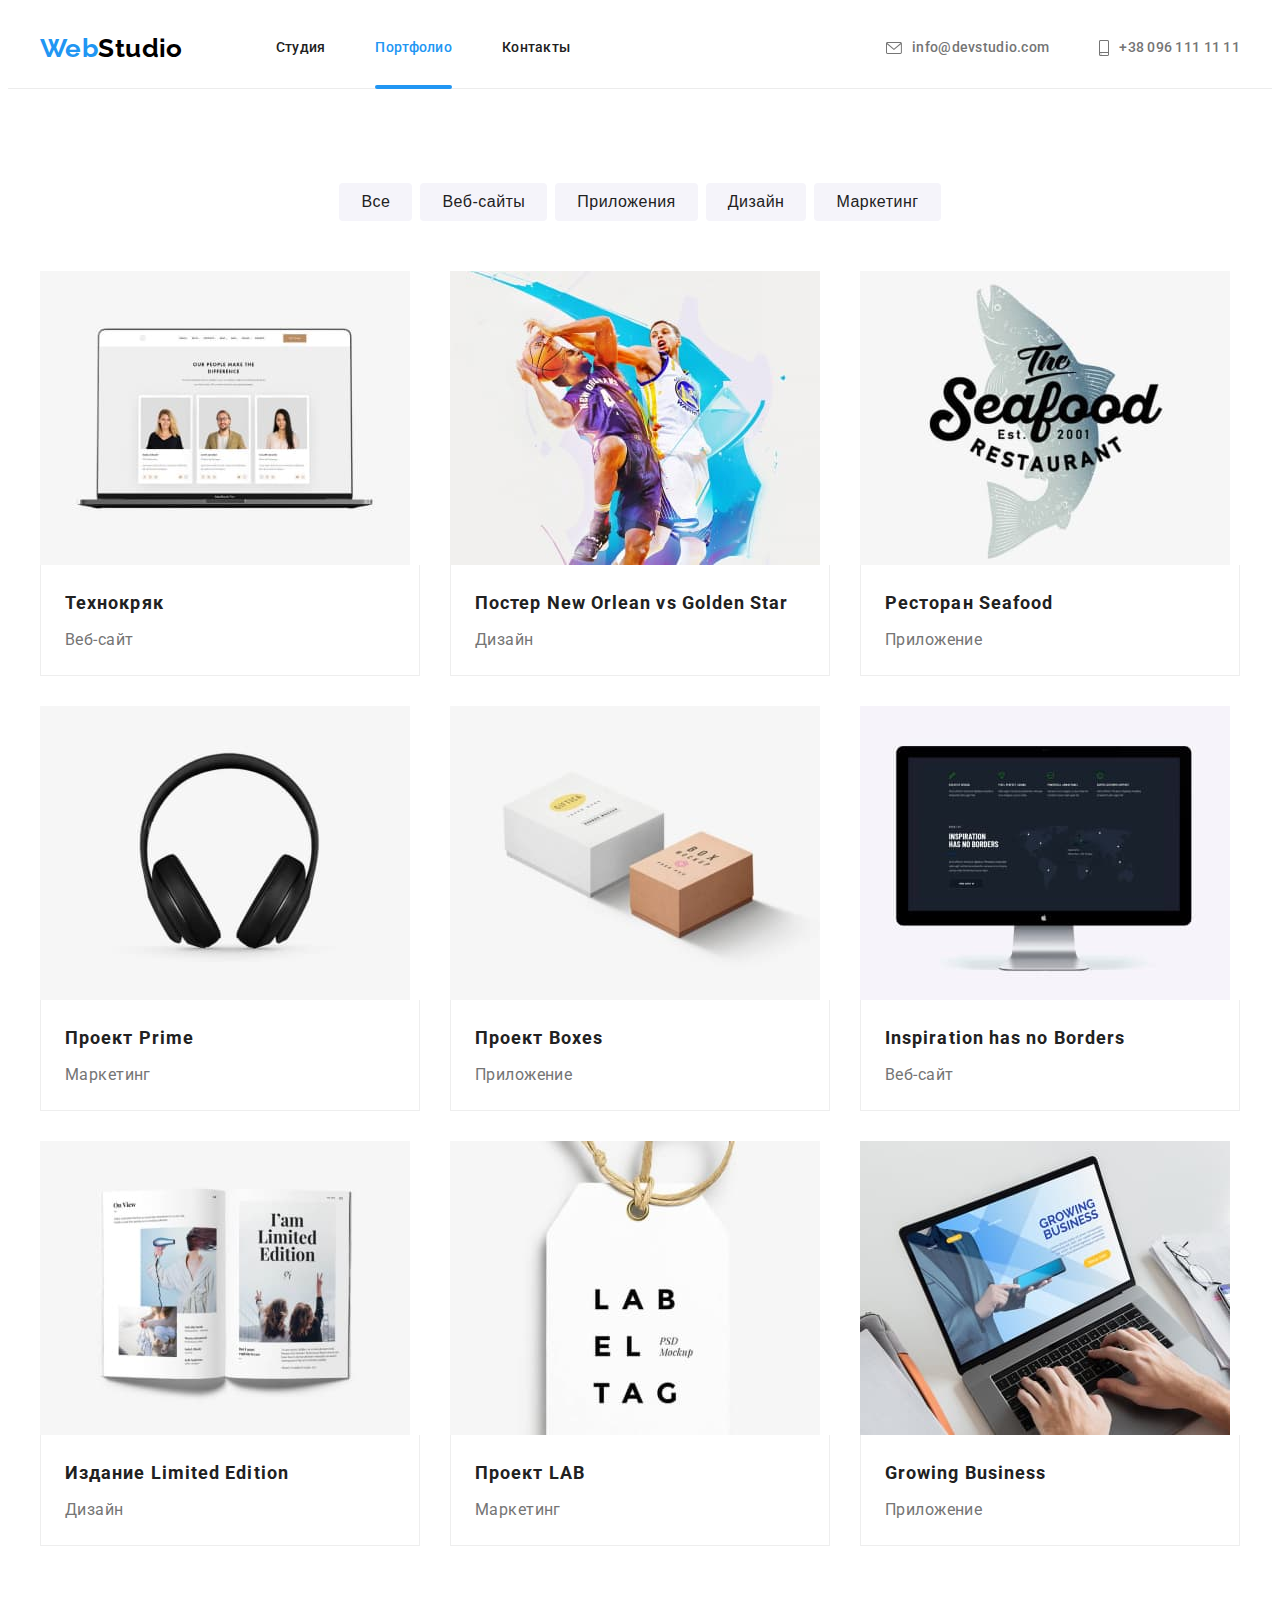
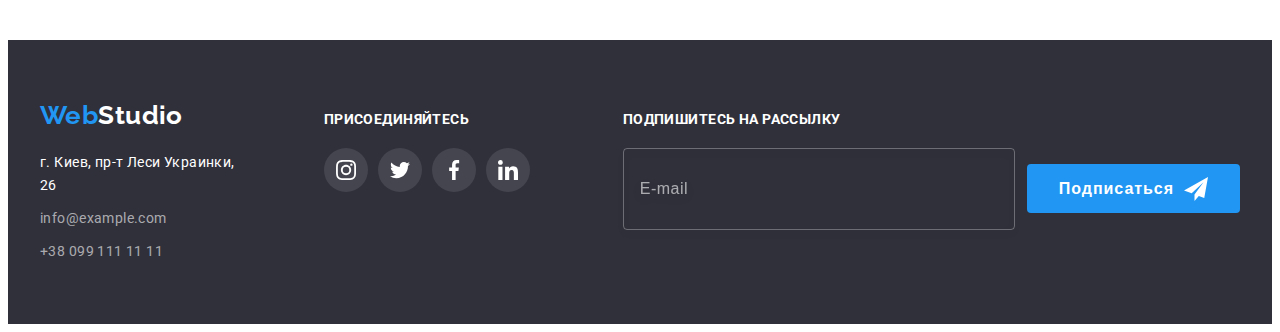
==== commit ca02ec15: "Applies BEM and SASS to all elements" ====
--- a/portfolio.html
+++ b/portfolio.html
@@ -20,38 +20,38 @@
 <body>
     <!---------------------------------------------- Шапка сайта -------------------------------------------------->
     <header class="header">
-        <div class="container box">
-            <nav class="navigation box">
-                <a class="logo link" href="./index.html" lang="en">
-                    Web<span class="logo-header">Studio</span>
+        <div class="header__container container">
+            <nav class="navigation">
+                <a class="navigation__logo logo link" href="./index.html" lang="en">
+                    Web<span class="logo--dark">Studio</span>
                 </a>
-                <ul class="navigation-list box">
-                    <li class="navigation-item">
-                        <a class="navigation-link link" href="./index.html">Студия</a>
-                    </li>
-    
-                    <li class="navigation-item">
-                        <a class="navigation-link link current" href="./portfolio.html">Портфолио</a>
-                    </li>
-    
-                    <li class="navigation-item">
-                        <a class="navigation-link link" href="">Контакты</a>
+                <ul class="navigation__list">
+                    <li class="navigation__item">
+                        <a class="navigation__link link" href="./index.html">Студия</a>
+                    </li>
+    
+                    <li class="navigation__item">
+                        <a class="navigation__link navigation__link--current link" href="./portfolio.html">Портфолио</a>
+                    </li>
+    
+                    <li class="navigation__item">
+                        <a class="navigation__link link" href="">Контакты</a>
                     </li>
                 </ul>
             </nav>
-            <ul class="contacts box">
-                <li class="contacts-item">
-                    <a class="contacts-link link box" href="mailto:info@devstudio.com" lang="en">
-                        <svg class="icon-contacts" width="16" height="12">
+            <ul class="header-contacts contacts">
+                <li class="contacts__item">
+                    <a class="contacts__link link" href="mailto:info@devstudio.com" lang="en">
+                        <svg class="contacts__icon" width="16" height="12">
                             <use href="./images/icons.svg#icon-envelope"></use>
                         </svg>
                         info@devstudio.com
                     </a>
                 </li>
     
-                <li class="contacts-item">
-                    <a class="contacts-link link box" href="tel:+380961111111">
-                        <svg class="icon-contacts" width="10" height="16">
+                <li class="contacts__item">
+                    <a class="contacts__link link" href="tel:+380961111111">
+                        <svg class="contacts__icon" width="10" height="16">
                             <use href="./images/icons.svg#icon-smartphone"></use>
                         </svg>
                         +38 096 111 11 11
@@ -62,130 +62,130 @@
     </header>
     <!-------------------------------------------------Наши работы----------------------------------------------->
     <main>
-        <section class="section">
+        <section class="portfolio">
             <div class="container">
                 <h1 class="visually-hidden">Портфолио</h1>
-                <ul class="filters box">
-                    <li class="filters-item"><button class="filters-button" type="button">Все</button></li>
-                    <li class="filters-item"><button class="filters-button" type="button">Веб-сайты</button></li>
-                    <li class="filters-item"><button class="filters-button" type="button">Приложения</button></li>
-                    <li class="filters-item"><button class="filters-button" type="button">Дизайн</button></li>
-                    <li class="filters-item"><button class="filters-button" type="button">Маркетинг</button></li>
-                </ul>
-                <ul class="projects box">
-                    <li class="projects-item">
-                        <a class="projects-link link" href="">
-                            <div class="projects-thumb">
+                <ul class="portfolio__filters">
+                    <li class="portfolio__item"><button class="portfolio__button" type="button">Все</button></li>
+                    <li class="portfolio__item"><button class="portfolio__button" type="button">Веб-сайты</button></li>
+                    <li class="portfolio__item"><button class="portfolio__button" type="button">Приложения</button></li>
+                    <li class="portfolio__item"><button class="portfolio__button" type="button">Дизайн</button></li>
+                    <li class="portfolio__item"><button class="portfolio__button" type="button">Маркетинг</button></li>
+                </ul>
+                <ul class="card-set">
+                    <li class="card-set__item">
+                        <a class="card-set__link link" href="">
+                            <div class="card-set__thumb">
                                 <img src="./images/portfolio1.jpg" alt="Ноутбук" width="370" height="294">
-                                <p class="projects-hidden-text">Технокряк это современная площадка распространения коронавируса. Компании используют эту платформу для цифрового шпионажа и атак на защищенные сервера конкурентов.</p>
-                            </div>
-                            <div class="projects-content">
-                                <h2 class="projects-title">Технокряк</h2>
-                                <p class="projects-text">Веб-сайт</p>
+                                <p class="card-set__hidden-text">Технокряк это современная площадка распространения коронавируса. Компании используют эту платформу для цифрового шпионажа и атак на защищенные сервера конкурентов.</p>
+                            </div>
+                            <div class="card-set__content">
+                                <h2 class="card-set__title">Технокряк</h2>
+                                <p class="card-set__text">Веб-сайт</p>
                             </div>
                         </a>                   
                     </li>
 
-                    <li class="projects-item">
-                        <a class="projects-link link" href="">
-                            <div class="projects-thumb">
+                    <li class="card-set__item">
+                        <a class="card-set__link link" href="">
+                            <div class="card-set__thumb">
                                 <img src="./images/portfolio2.jpg" alt="Баскетболисты" width="370" height="294">
-                                <p class="projects-hidden-text">Технокряк это современная площадка распространения коронавируса. Компании используют эту платформу для цифрового шпионажа и атак на защищенные сервера конкурентов.</p>
-                            </div>
-                            <div class="projects-content">
-                                <h2 class="projects-title">Постер <span lang="en">New Orlean vs Golden Star</span></h2>
-                                <p class="projects-text">Дизайн</p>
+                                <p class="card-set__hidden-text">Технокряк это современная площадка распространения коронавируса. Компании используют эту платформу для цифрового шпионажа и атак на защищенные сервера конкурентов.</p>
+                            </div>
+                            <div class="card-set__content">
+                                <h2 class="card-set__title">Постер <span lang="en">New Orlean vs Golden Star</span></h2>
+                                <p class="card-set__text">Дизайн</p>
                             </div>
                         </a>                   
                     </li>
 
-                    <li class="projects-item">
-                        <a class="projects-link link" href="">
-                            <div class="projects-thumb">
+                    <li class="card-set__item">
+                        <a class="card-set__link link" href="">
+                            <div class="card-set__thumb">
                                 <img src="./images/portfolio3.jpg" alt="Эмблема рыбы" width="370" height="294">
-                                <p class="projects-hidden-text">Технокряк это современная площадка распространения коронавируса. Компании используют эту платформу для цифрового шпионажа и атак на защищенные сервера конкурентов.</p>
-                            </div>
-                            <div class="projects-content">
-                                <h2 class="projects-title">Ресторан <span lang="en">Seafood</span></h2>
-                                <p class="projects-text">Приложение</p>
+                                <p class="card-set__hidden-text">Технокряк это современная площадка распространения коронавируса. Компании используют эту платформу для цифрового шпионажа и атак на защищенные сервера конкурентов.</p>
+                            </div>
+                            <div class="card-set__content">
+                                <h2 class="card-set__title">Ресторан <span lang="en">Seafood</span></h2>
+                                <p class="card-set__text">Приложение</p>
                             </div>
                         </a>                  
                     </li>
 
-                    <li class="projects-item">
-                        <a class="projects-link link" href="">
-                            <div class="projects-thumb">
+                    <li class="card-set__item">
+                        <a class="card-set__link link" href="">
+                            <div class="card-set__thumb">
                                 <img src="./images/portfolio4.jpg" alt="Наушники" width="370" height="294">
-                                <p class="projects-hidden-text">Технокряк это современная площадка распространения коронавируса. Компании используют эту платформу для цифрового шпионажа и атак на защищенные сервера конкурентов.</p>
-                            </div>
-                            <div class="projects-content">
-                                <h2 class="projects-title">Проект <span lang="en">Prime</span></h2>
-                                <p class="projects-text">Маркетинг</p>
+                                <p class="card-set__hidden-text">Технокряк это современная площадка распространения коронавируса. Компании используют эту платформу для цифрового шпионажа и атак на защищенные сервера конкурентов.</p>
+                            </div>
+                            <div class="card-set__content">
+                                <h2 class="card-set__title">Проект <span lang="en">Prime</span></h2>
+                                <p class="card-set__text">Маркетинг</p>
                             </div>
                         </a>                  
                     </li>
 
-                    <li class="projects-item">
-                        <a class="projects-link link" href="">
-                            <div class="projects-thumb">
+                    <li class="card-set__item">
+                        <a class="card-set__link link" href="">
+                            <div class="card-set__thumb">
                                 <img src="./images/portfolio5.jpg" alt="Две коробки" width="370" height="294">
-                                <p class="projects-hidden-text">Технокряк это современная площадка распространения коронавируса. Компании используют эту платформу для цифрового шпионажа и атак на защищенные сервера конкурентов.</p>
-                            </div>
-                            <div class="projects-content">
-                                <h2 class="projects-title">Проект <span lang="en">Boxes</span></h2>
-                                <p class="projects-text">Приложение</p>
-                            </div>
-                        </a>
-                    </li>
-
-                    <li class="projects-item">
-                        <a class="projects-link link" href="">
-                            <div class="projects-thumb">
+                                <p class="card-set__hidden-text">Технокряк это современная площадка распространения коронавируса. Компании используют эту платформу для цифрового шпионажа и атак на защищенные сервера конкурентов.</p>
+                            </div>
+                            <div class="card-set__content">
+                                <h2 class="card-set__title">Проект <span lang="en">Boxes</span></h2>
+                                <p class="card-set__text">Приложение</p>
+                            </div>
+                        </a>
+                    </li>
+
+                    <li class="card-set__item">
+                        <a class="card-set__link link" href="">
+                            <div class="card-set__thumb">
                                 <img src="./images/portfolio6.jpg" alt="Монитор" width="370" height="294">
-                                <p class="projects-hidden-text">Технокряк это современная площадка распространения коронавируса. Компании используют эту платформу для цифрового шпионажа и атак на защищенные сервера конкурентов.</p>
-                            </div>
-                            <div class="projects-content"> 
-                                <h2 class="projects-title" lang="en">Inspiration has no Borders</h2>        
-                                <p class="projects-text">Веб-сайт</p>
-                            </div>
-                        </a>
-                    </li>
-
-                    <li class="projects-item">
-                        <a class="projects-link link" href="">
-                            <div class="projects-thumb">
+                                <p class="card-set__hidden-text">Технокряк это современная площадка распространения коронавируса. Компании используют эту платформу для цифрового шпионажа и атак на защищенные сервера конкурентов.</p>
+                            </div>
+                            <div class="card-set__content"> 
+                                <h2 class="card-set__title" lang="en">Inspiration has no Borders</h2>        
+                                <p class="card-set__text">Веб-сайт</p>
+                            </div>
+                        </a>
+                    </li>
+
+                    <li class="card-set__item">
+                        <a class="card-set__link link" href="">
+                            <div class="card-set__thumb">
                                 <img src="./images/portfolio7.jpg" alt="Открытый журнал" width="370" height="294">
-                                <p class="projects-hidden-text">Технокряк это современная площадка распространения коронавируса. Компании используют эту платформу для цифрового шпионажа и атак на защищенные сервера конкурентов.</p>
-                            </div>
-                            <div class="projects-content">
-                                <h2 class="projects-title">Издание <span lang="en">Limited Edition</span></h2>
-                                <p class="projects-text">Дизайн</p>
-                            </div>
-                        </a>
-                    </li>
-
-                    <li class="projects-item">
-                        <a class="projects-link link" href="">
-                            <div class="projects-thumb">
+                                <p class="card-set__hidden-text">Технокряк это современная площадка распространения коронавируса. Компании используют эту платформу для цифрового шпионажа и атак на защищенные сервера конкурентов.</p>
+                            </div>
+                            <div class="card-set__content">
+                                <h2 class="card-set__title">Издание <span lang="en">Limited Edition</span></h2>
+                                <p class="card-set__text">Дизайн</p>
+                            </div>
+                        </a>
+                    </li>
+
+                    <li class="card-set__item">
+                        <a class="card-set__link link" href="">
+                            <div class="card-set__thumb">
                                 <img src="./images/portfolio8.jpg" alt="Бирка" width="370" height="294">
-                                <p class="projects-hidden-text">Технокряк это современная площадка распространения коронавируса. Компании используют эту платформу для цифрового шпионажа и атак на защищенные сервера конкурентов.</p>
-                            </div>
-                            <div class="projects-content">
-                                <h2 class="projects-title">Проект <span lang="en">LAB</span></h2>
-                                <p class="projects-text">Маркетинг</p>
+                                <p class="card-set__hidden-text">Технокряк это современная площадка распространения коронавируса. Компании используют эту платформу для цифрового шпионажа и атак на защищенные сервера конкурентов.</p>
+                            </div>
+                            <div class="card-set__content">
+                                <h2 class="card-set__title">Проект <span lang="en">LAB</span></h2>
+                                <p class="card-set__text">Маркетинг</p>
                             </div>
                         </a>                    
                     </li>
 
-                    <li class="projects-item">
-                        <a class="projects-link link" href="">
-                            <div class="projects-thumb">
+                    <li class="card-set__item">
+                        <a class="card-set__link link" href="">
+                            <div class="card-set__thumb">
                                 <img src="./images/portfolio9.jpg" alt="Человек работает на ноутбуке" width="370" height="294">
-                                <p class="projects-hidden-text">Технокряк это современная площадка распространения коронавируса. Компании используют эту платформу для цифрового шпионажа и атак на защищенные сервера конкурентов.</p>
-                            </div>
-                            <div class="projects-content">
-                                <h2 class="projects-title" lang="en">Growing Business</h2>
-                                <p class="projects-text">Приложение</p>
+                                <p class="card-set__hidden-text">Технокряк это современная площадка распространения коронавируса. Компании используют эту платформу для цифрового шпионажа и атак на защищенные сервера конкурентов.</p>
+                            </div>
+                            <div class="card-set__content">
+                                <h2 class="card-set__title" lang="en">Growing Business</h2>
+                                <p class="card-set__text">Приложение</p>
                             </div>
                         </a>                    
                     </li>
@@ -195,79 +195,77 @@
     </main>
     <!-----------------------------------------------------Футер ------------------------------------------------->
     <footer class="footer">
-        <div class="footer-wrap container">
-            <div class="footer-content">
+        <div class="footer__wrap container">
+            <div class="footer__content">
                 <a class="logo link" href="./index.html" lang="en">
-                    Web<span class="logo-footer">Studio</span>
+                    Web<span class="logo--light">Studio</span>
                 </a>
                 <address>
                     <ul class="address">
-                        <li class="address-item">
-                            <a class="address-link link" href="https://goo.gl/maps/ojqtrY3gg8iYZvjQA" target="_blank"
+                        <li class="address__item">
+                            <a class="address__link link" href="https://goo.gl/maps/ojqtrY3gg8iYZvjQA" target="_blank"
                                 rel="nooperner noreferrer">г. Киев, пр-т Леси Украинки, 26
                             </a>
                         </li>
     
-                        <li class="address-item">
-                            <a class="address-contacts link" href="mailto:info@example.com">info@example.com</a>
+                        <li class="address__item">
+                            <a class="address__contacts link" href="mailto:info@example.com">info@example.com</a>
                         </li>
     
-                        <li class="address-item">
-                            <a class="address-contacts link" href="tel:+380991111111">+38 099 111 11 11</a>
+                        <li class="address__item">
+                            <a class="address__contacts link" href="tel:+380991111111">+38 099 111 11 11</a>
                         </li>
                     </ul>
                 </address>
             </div>
-            <div class="footer-social">
-                <p class="label">Присоединяйтесь</p>
-                <ul class="box">
-                    <li class="social-item">
-                        <a href="" class="footer-social-link social-link box">
-                            <svg class="icon-social" width="20" height="20">
+            <div class="footer__socials">
+                <p class="footer__join-text">Присоединяйтесь</p>
+                <ul class="socials">
+                    <li class="socials__item">
+                        <a href="" class="socials__link socials__link--dark">
+                            <svg class="socials__icon" width="20" height="20">
                                 <use href="./images/icons.svg#icon-instagram"></use>
                             </svg>
                         </a>
                     </li>
     
-                    <li class="social-item">
-                        <a href="" class="footer-social-link social-link box">
-                            <svg class="icon-social" width="20" height="20">
+                    <li class="socials__item">
+                        <a href="" class="socials__link socials__link--dark">
+                            <svg class="socials__icon" width="20" height="20">
                                 <use href="./images/icons.svg#icon-twitter"></use>
                             </svg>
                         </a>
                     </li>
     
-                    <li class="social-item">
-                        <a href="" class="footer-social-link social-link box">
-                            <svg class="icon-social" width="20" height="20">
+                    <li class="socials__item">
+                        <a href="" class="socials__link socials__link--dark">
+                            <svg class="socials__icon" width="20" height="20">
                                 <use href="./images/icons.svg#icon-facebook"></use>
                             </svg>
                         </a>
                     </li>
     
-                    <li class="social-item">
-                        <a href="" class="footer-social-link social-link box ">
-                            <svg class="icon-social" width="20" height="20">
+                    <li class="socials__item">
+                        <a href="" class="socials__link socials__link--dark">
+                            <svg class="socials__icon" width="20" height="20">
                                 <use href="./images/icons.svg#icon-linkedin"></use>
                             </svg>
                         </a>
                     </li>
                 </ul>
             </div>
-            <div class="footer-sub">
-                <form action="#">
-                    <label class="label sub-text" for="sub-email">Подпишитесь на рассылку</label>
-                    <div class="box">
-                        <input class="sub-field" type="email" name="email" id="sub-email" placeholder="E-mail">
-                        <button type="submit" class="button box">
-                            Подписаться
-                            <svg class="icon-send" width="24" height="24">
-                                <use href="./images/icons.svg#icon-send"></use>
-                            </svg>
-                        </button>
-                    </div>
-                </form>
-            </div>
+            <form action="#">
+                <label class="footer__label" for="sub-email">Подпишитесь на рассылку</label>
+                <div class="footer__input-wrap">
+                    <input class="footer__input" type="email" name="email" id="sub-email" placeholder="E-mail">
+                    <button type="submit" class="footer__button button">
+                        Подписаться
+                        <svg class="footer__icon" width="24" height="24">
+                            <use href="./images/icons.svg#icon-send"></use>
+                        </svg>
+                    </button>
+                </div>
+            </form>
         </div>
     </footer>
     </body>    
--- a/css/main.min.css
+++ b/css/main.min.css
@@ -1,2 +1,2 @@
-:root{--main-title-color: #212121;--text-color: #757575;--main-accent-color: #2196f3;--second-accent-color: #ffffff;--navigation-text-color: #212121;--footer-contacts-color: rgba(255, 255, 255, 0.6);--black-color: #000000;--main-background-color: #ffffff;--second-background-color: #2f303a;--third-background-color: #f5f4fa;--icons-color: #afb1b8}.visually-hidden{position:absolute;clip:rect(0 0 0 0);width:1px;height:1px;margin:-1px;border:0;padding:0;overflow:hidden}p,h1,h2,h3,h4,h5,h6{margin:0}ul{margin:0;padding:0;list-style:none}button{cursor:pointer}img{display:block;max-width:100%;height:auto}.link{text-decoration:none}body{font-family:Roboto, sans-serif;color:var(--main-title-color);background-color:var(--main-background-color);font-size:14px;line-height:1.14;letter-spacing:0.03em}.section{padding-top:94px;padding-bottom:94px}.container{width:1200px;margin-left:auto;margin-right:auto;padding-left:15px;padding-right:15px}.section-title{font-weight:700;font-size:36px;line-height:1.17;text-align:center}.button{min-width:200px;padding:10px 32px;border-radius:4px;border-style:none;font-weight:700;font-size:16px;line-height:1.87;letter-spacing:0.06em;color:var(--second-accent-color);background-color:var(--main-accent-color);transition:background-color 250ms cubic-bezier(0.4, 0, 0.2, 1),box-shadow 250ms cubic-bezier(0.4, 0, 0.2, 1)}.button:hover,.button:focus{background-color:#188ce8;box-shadow:0px 4px 4px rgba(0,0,0,0.15)}.socials{display:flex;justify-content:center;align-items:center}.socials__item{width:44px;height:44px}.socials__item+.socials__item{margin-left:10px}.socials__link{display:flex;justify-content:center;align-items:center;width:100%;height:100%;background-color:var(--main-background-color);border-radius:50%;color:var(--icons-color);transition:background-color 250ms cubic-bezier(0.4, 0, 0.2, 1),color 250ms cubic-bezier(0.4, 0, 0.2, 1)}.socials__link:hover,.socials__link:focus{background-color:var(--main-accent-color);color:var(--second-accent-color)}.socials__icon{fill:currentColor}.backdrop{position:fixed;width:100vw;height:100vh;top:0;left:0;background-color:rgba(0,0,0,0.2);transition:opacity 500ms cubic-bezier(0.4, 0, 0.2, 1),visibility 500ms cubic-bezier(0.4, 0, 0.2, 1)}.backdrop.is-hidden .modal{transform:scale(4) rotate(270deg)}.modal{position:absolute;top:50%;left:50%;transform:translate(-50%, -50%) scale(1);transition:transform 1000ms cubic-bezier(0.4, 0, 0.2, 1);padding:40px;width:528px;min-height:581px;background-color:var(--second-accent-color);border-radius:4px}.modal:hover{box-shadow:0px 1px 3px rgba(0,0,0,0.12),0px 1px 1px rgba(0,0,0,0.14),0px 2px 1px rgba(0,0,0,0.2)}.modal-btn{position:absolute;top:8px;right:8px;width:30px;height:30px;background-color:var(--second-accent-color);color:var(--black-color);border-radius:50%;border:1px solid rgba(0,0,0,0.1);transition:color 250ms cubic-bezier(0.4, 0, 0.2, 1)}.modal-btn:hover,.modal-btn:focus{color:var(--main-accent-color)}.icon-close{fill:currentColor}.is-hidden{opacity:0;visibility:hidden;pointer-events:none}.modal-text{text-align:center;margin-bottom:12px;font-weight:700;font-size:20px;line-height:1.15}.form-wrap{margin-bottom:10px}.form-field:-webkit-autofill{-webkit-background-clip:text;-webkit-text-fill-color:var(--text-color)}.comment-wrap{margin-bottom:20px}.form-name{display:block;margin-bottom:4px;font-weight:400;font-size:12px;line-height:1.17;letter-spacing:0.01em;color:var(--text-color)}.input-wrap{position:relative}.form-field{display:block;width:100%;height:40px;padding-left:43px;padding-right:15px;background-color:transparent;border:1px solid rgba(33,33,33,0.2);border-radius:4px;font-weight:400;font-size:14px;line-height:1.14;letter-spacing:0.01em;color:var(--text-color);transition:border-color 250ms cubic-bezier(0.4, 0, 0.2, 1)}.form-field:focus{border-color:var(--main-accent-color);outline:none}.form-icon{position:absolute;top:11px;left:12px;transition:fill 250ms cubic-bezier(0.4, 0, 0.2, 1)}.form-field:focus+.form-icon{fill:var(--main-accent-color)}.form-comment{display:block;resize:none;width:100%;height:120px;padding:12px 16px;border:1px solid rgba(33,33,33,0.2);border-radius:4px;font-weight:400;font-size:14px;line-height:1.14;letter-spacing:0.01em;color:var(--text-color);transition:border-color 250ms cubic-bezier(0.4, 0, 0.2, 1)}.form-comment:focus{border-color:var(--main-accent-color);outline:none}.form-comment::placeholder{font-weight:400;font-size:14px;line-height:1.14;letter-spacing:0.01em;color:rgba(117,117,117,0.5)}.form-button{display:block;margin-left:auto;margin-right:auto}.check-wrap{margin-bottom:30px}.check-text{display:flex;justify-content:center;align-items:center;font-weight:400;line-height:1.71;color:var(--text-color)}.check-link{color:var(--main-accent-color)}.check-box{width:16px;height:15px;border:2px solid var(--main-title-color);border-radius:2px;margin-right:7px;transition:background-color 250ms cubic-bezier(0.4, 0, 0.2, 1),border-color 250ms cubic-bezier(0.4, 0, 0.2, 1)}.form-check:checked+.check-text .check-box{background-color:var(--main-accent-color);border:none}.form-check:focus+.check-text .check-box{border-color:var(--main-accent-color)}.check-icon{fill:var(--second-accent-color)}.navigation__logo{margin-right:93px}.logo{font-family:Raleway;font-weight:700;font-size:26px;line-height:1.19;color:var(--main-accent-color)}.logo--dark{color:var(--black-color)}.logo--light{color:var(--second-accent-color)}.header{border-bottom:1px solid #ececec}.header__container,.navigation,.navigation__list{display:flex;justify-content:center;align-items:center}.navigation__item:not(:last-child){margin-right:50px}.navigation__link{display:block;padding-top:32px;padding-bottom:32px;color:var(--navigation-text-color)}.navigation__link--current{color:var(--main-accent-color);position:relative}.navigation__link--current::after{position:absolute;left:0;bottom:-1px;content:'';width:100%;height:4px;background-color:var(--main-accent-color);border-radius:2px}.header-contacts{margin-left:auto}.contacts{display:flex;justify-content:center;align-items:center}.contacts__item:not(:last-child){margin-right:50px}.contacts__link{display:flex;justify-content:center;align-items:center;color:var(--text-color)}.navigation__link,.contacts__link{font-weight:500;letter-spacing:0.02em;transition:color 250ms cubic-bezier(0.4, 0, 0.2, 1)}.navigation__link:hover,.navigation__link:focus,.contacts__link:hover,.contacts__link:focus{color:var(--main-accent-color)}.contacts__icon{margin-right:10px;fill:currentColor}.hero{max-width:1600px;padding-top:200px;padding-bottom:200px;margin-left:auto;margin-right:auto;text-align:center;background-color:var(--second-background-color);background-image:linear-gradient(rgba(47,48,58,0.4), rgba(47,48,58,0.4)),url(../images/hero-img.jpg);background-repeat:no-repeat;background-position:center;background-size:cover}.hero__title{width:696px;margin-left:auto;margin-right:auto;margin-bottom:30px;font-weight:900;font-size:44px;line-height:1.36;letter-spacing:0.06em;text-transform:uppercase;color:var(--second-accent-color)}.advantages{padding-top:94px;padding-bottom:0}.advantages__list{display:flex;justify-content:center;align-items:center}.advantages__item{width:270px}.advantages__item:not(:last-child){margin-right:30px}.advantages__wrap{display:flex;justify-content:center;align-items:center;width:100%;height:120px;margin-bottom:30px;border-radius:4px;background-color:var(--third-background-color)}.advantages__title{margin-bottom:10px;font-weight:700;font-size:14px;text-transform:uppercase}.advantages__text{line-height:1.71;color:var(--text-color)}.works{padding-top:94px;padding-bottom:94px}.works__title{margin-bottom:50px}.works__list{display:flex;justify-content:center;align-items:center}.works__item{position:relative}.works__item:not(:last-child){margin-right:30px}.works__example{display:flex;justify-content:center;align-items:center;position:absolute;left:0;bottom:0;width:100%;height:70px;font-weight:700;font-size:14px;text-transform:uppercase;color:var(--second-accent-color);background-color:rgba(47,48,58,0.8)}.team{padding-top:94px;padding-bottom:94px;background-color:var(--third-background-color)}.team__title{margin-bottom:50px}.team__list{display:flex;justify-content:center;align-items:center}.team__item{background-color:var(--main-background-color);box-shadow:0px 1px 3px rgba(0,0,0,0.12),0px 1px 1px rgba(0,0,0,0.14),0px 2px 1px rgba(0,0,0,0.2);border-radius:0px 0px 4px 4px}.team__item:not(:last-child){margin-right:30px}.team__content{text-align:center;padding-top:30px;padding-bottom:30px}.team__person{margin-bottom:10px;font-weight:500;font-size:16px;line-height:1.19}.team__text{font-size:16px;line-height:1.19;color:var(--text-color);margin-bottom:16px}.clients{padding-top:94px;padding-bottom:94px}.clients__title{margin-bottom:50px}.clients__list{display:flex;justify-content:center;align-items:center}.clients__item{width:170px;height:92px}.clients__item+.clients__item{margin-left:30px}.clients__link{display:flex;justify-content:center;align-items:center;width:100%;height:100%;background-color:var(--main-background-color);color:var(--icons-color);border:1px solid var(--icons-color);border-radius:4px;transition:color 250ms cubic-bezier(0.4, 0, 0.2, 1),border-color 250ms cubic-bezier(0.4, 0, 0.2, 1)}.clients__link:hover,.clients__link:focus{color:var(--main-accent-color);border-color:var(--accent-color)}.clients__icon{fill:currentColor}.footer{padding-top:60px;padding-bottom:60px;background-color:var(--second-background-color)}.footer-wrap{display:flex;align-items:baseline}.footer-content .logo{display:block;margin-bottom:20px}.footer-content{flex-grow:1;margin-right:70px}.footer-social{margin-right:93px}.address{font-style:normal;font-weight:400;line-height:1.71}.address-item:not(:last-child){margin-bottom:9px}.address-link,.address-contacts{transition:color 250ms cubic-bezier(0.4, 0, 0.2, 1)}.address-link:hover,.address-link:focus,.address-contacts:hover,.address-contacts:focus{color:var(--main-accent-color)}.address-link{color:var(--second-accent-color)}.address-contacts{color:var(--footer-contacts-color)}.label{margin-bottom:20px;font-weight:700;text-transform:uppercase;color:var(--second-accent-color)}.footer-social-link{color:var(--second-accent-color);background-color:rgba(255,255,255,0.1)}.icon-send{margin-left:10px;fill:var(--second-accent-color)}.sub-text{display:block}.sub-field{width:358px;height:50px;background-color:transparent;color:var(--second-accent-color);padding:15px 16px;margin-right:12px;font-weight:400;font-size:16px;line-height:1.25;letter-spacing:0.03em;border:1px solid rgba(255,255,255,0.3);border-radius:4px;filter:drop-shadow(0px 4px 4px rgba(0,0,0,0.15));transition:border-color 250ms cubic-bezier(0.4, 0, 0.2, 1)}.sub-field:focus{border-color:var(--main-accent-color);outline:none}.sub-field::placeholder{font-weight:400;font-size:16px;line-height:1.25;letter-spacing:0.03em;color:var(--footer-contacts-color)}.sub-field:-webkit-autofill{-webkit-background-clip:text;-webkit-text-fill-color:var(--second-accent-color)}.filters{justify-content:center;margin-bottom:50px}.filters-item:not(:last-child){margin-right:8px}.filters-button{min-width:73px;padding:6px 22px;border-radius:4px;border-style:none;font-weight:500;font-size:16px;line-height:1.62;letter-spacing:0.03em;color:var(--main-title-color);background-color:var(--third-background-color);transition:color 250ms cubic-bezier(0.4, 0, 0.2, 1),background-color 250ms cubic-bezier(0.4, 0, 0.2, 1),box-shadow 250ms cubic-bezier(0.4, 0, 0.2, 1)}.filters-button:hover,.filters-button:focus{color:var(--second-accent-color);background-color:var(--main-accent-color);box-shadow:0px 3px 1px rgba(0,0,0,0.1),0px 1px 2px rgba(0,0,0,0.08),0px 2px 2px rgba(0,0,0,0.12)}.projects{flex-wrap:wrap;margin-right:-30px;margin-bottom:-30px}.projects-item{flex-basis:calc(100% / 3 - 30px);margin-right:30px;margin-bottom:30px}.projects-link{display:block;transition:box-shadow 250ms cubic-bezier(0.4, 0, 0.2, 1)}.projects-link:hover,.projects-link:focus{box-shadow:0px 1px 1px rgba(0,0,0,0.12),0px 4px 4px rgba(0,0,0,0.06),1px 4px 6px rgba(0,0,0,0.16)}.projects-thumb{position:relative;overflow:hidden}.projects-hidden-text{position:absolute;top:0;left:0;height:100%;padding:63px 24px;font-size:18px;line-height:1.56;color:var(--second-accent-color);background-color:rgba(33,150,243,0.9);transform:translateY(100%);transition:transform 250ms cubic-bezier(0.4, 0, 0.2, 1)}.projects-link:hover .projects-hidden-text,.projects-link:focus .projects-hidden-text{transform:translateY(0)}.projects-content{padding:20px 24px;border:1px solid #eeeeee;border-top:none}.projects-title{margin-bottom:4px;font-weight:700;font-size:18px;line-height:2;letter-spacing:0.06em;color:var(--main-title-color)}.projects-text{font-size:16px;line-height:1.87;color:var(--text-color)}
+:root{--main-title-color: #212121;--text-color: #757575;--main-accent-color: #2196f3;--second-accent-color: #ffffff;--navigation-text-color: #212121;--footer-contacts-color: rgba(255, 255, 255, 0.6);--black-color: #000000;--main-background-color: #ffffff;--second-background-color: #2f303a;--third-background-color: #f5f4fa;--icons-color: #afb1b8}.visually-hidden{position:absolute;clip:rect(0 0 0 0);width:1px;height:1px;margin:-1px;border:0;padding:0;overflow:hidden}p,h1,h2,h3,h4,h5,h6{margin:0}ul{margin:0;padding:0;list-style:none}button{cursor:pointer}img{display:block;max-width:100%;height:auto}.link{text-decoration:none}body{font-family:Roboto, sans-serif;color:var(--main-title-color);background-color:var(--main-background-color);font-size:14px;line-height:1.14;letter-spacing:0.03em}.container{width:1200px;margin-left:auto;margin-right:auto;padding-left:15px;padding-right:15px}.section-title{font-weight:700;font-size:36px;line-height:1.17;text-align:center}.button{min-width:200px;padding:10px 32px;border-radius:4px;border-style:none;font-weight:700;font-size:16px;line-height:1.87;letter-spacing:0.06em;color:var(--second-accent-color);background-color:var(--main-accent-color);transition:background-color 250ms cubic-bezier(0.4, 0, 0.2, 1),box-shadow 250ms cubic-bezier(0.4, 0, 0.2, 1)}.button:hover,.button:focus{background-color:#188ce8;box-shadow:0px 4px 4px rgba(0,0,0,0.15)}.socials{display:flex;justify-content:center;align-items:center}.socials__item{width:44px;height:44px}.socials__item+.socials__item{margin-left:10px}.socials__link{display:flex;justify-content:center;align-items:center;width:100%;height:100%;background-color:var(--main-background-color);border-radius:50%;color:var(--icons-color);transition:background-color 250ms cubic-bezier(0.4, 0, 0.2, 1),color 250ms cubic-bezier(0.4, 0, 0.2, 1)}.socials__link:hover,.socials__link:focus{background-color:var(--main-accent-color);color:var(--second-accent-color)}.socials__icon{fill:currentColor}.backdrop{position:fixed;width:100vw;height:100vh;top:0;left:0;background-color:rgba(0,0,0,0.2);transition:opacity 500ms cubic-bezier(0.4, 0, 0.2, 1),visibility 500ms cubic-bezier(0.4, 0, 0.2, 1)}.is-hidden{opacity:0;visibility:hidden;pointer-events:none}.backdrop.is-hidden .modal{transform:scale(4) rotate(270deg)}.modal{position:absolute;top:50%;left:50%;transform:translate(-50%, -50%) scale(1);transition:transform 1000ms cubic-bezier(0.4, 0, 0.2, 1);padding:40px;width:528px;min-height:581px;background-color:var(--second-accent-color);border-radius:4px}.modal:hover{box-shadow:0px 1px 3px rgba(0,0,0,0.12),0px 1px 1px rgba(0,0,0,0.14),0px 2px 1px rgba(0,0,0,0.2)}.modal__button-close{display:flex;justify-content:center;align-items:center;position:absolute;top:8px;right:8px;width:30px;height:30px;background-color:var(--second-accent-color);color:var(--black-color);border-radius:50%;border:1px solid rgba(0,0,0,0.1);transition:color 250ms cubic-bezier(0.4, 0, 0.2, 1)}.modal__button-close:hover,.modal__button-close:focus{color:var(--main-accent-color)}.modal__icon-close{fill:currentColor}.modal__text{text-align:center;margin-bottom:12px;font-weight:700;font-size:20px;line-height:1.15}.modal__form-wrap{margin-bottom:10px}.modal__label{display:block;margin-bottom:4px;font-weight:400;font-size:12px;line-height:1.17;letter-spacing:0.01em;color:var(--text-color)}.modal__input-wrap{position:relative}.modal__input{display:block;width:100%;height:40px;padding-left:43px;padding-right:15px;background-color:transparent;border:1px solid rgba(33,33,33,0.2);border-radius:4px;font-weight:400;font-size:14px;line-height:1.14;letter-spacing:0.01em;color:var(--text-color);transition:border-color 250ms cubic-bezier(0.4, 0, 0.2, 1)}.modal__input:focus{border-color:var(--main-accent-color);outline:none}.modal__input:-webkit-autofill{-webkit-background-clip:text;-webkit-text-fill-color:var(--text-color)}.modal__form-icon{position:absolute;top:11px;left:12px;transition:fill 250ms cubic-bezier(0.4, 0, 0.2, 1)}.modal__input:focus+.modal__form-icon{fill:var(--main-accent-color)}.modal__textarea-wrap{margin-bottom:20px}.modal__textarea{display:block;resize:none;width:100%;height:120px;padding:12px 16px;border:1px solid rgba(33,33,33,0.2);border-radius:4px;font-weight:400;font-size:14px;line-height:1.14;letter-spacing:0.01em;color:var(--text-color);transition:border-color 250ms cubic-bezier(0.4, 0, 0.2, 1)}.modal__textarea:focus{border-color:var(--main-accent-color);outline:none}.modal__textarea::placeholder{font-weight:400;font-size:14px;line-height:1.14;letter-spacing:0.01em;color:rgba(117,117,117,0.5)}.modal__check-wrap{margin-bottom:30px}.modal__check-label{display:flex;justify-content:center;align-items:center;font-weight:400;line-height:1.71;color:var(--text-color)}.modal__check-box{display:flex;justify-content:center;align-items:center;width:16px;height:15px;border:2px solid var(--main-title-color);border-radius:2px;margin-right:7px;transition:background-color 250ms cubic-bezier(0.4, 0, 0.2, 1),border-color 250ms cubic-bezier(0.4, 0, 0.2, 1)}.modal__check-input:checked+.modal__check-label .modal__check-box{background-color:var(--main-accent-color);border:none}.modal__check-input:focus+.modal__check-label .modal__check-box{border-color:var(--main-accent-color)}.modal__check-icon{fill:var(--second-accent-color)}.modal__check-link{color:var(--main-accent-color)}.modal__button{display:block;margin-left:auto;margin-right:auto}.navigation__logo{margin-right:93px}.logo{font-family:Raleway;font-weight:700;font-size:26px;line-height:1.19;color:var(--main-accent-color)}.logo--dark{color:var(--black-color)}.logo--light{color:var(--second-accent-color)}.header{border-bottom:1px solid #ececec}.header__container,.navigation,.navigation__list{display:flex;justify-content:center;align-items:center}.navigation__item:not(:last-child){margin-right:50px}.navigation__link{display:block;padding-top:32px;padding-bottom:32px;color:var(--navigation-text-color)}.navigation__link--current{color:var(--main-accent-color);position:relative}.navigation__link--current::after{position:absolute;left:0;bottom:-1px;content:'';width:100%;height:4px;background-color:var(--main-accent-color);border-radius:2px}.header-contacts{margin-left:auto}.contacts{display:flex;justify-content:center;align-items:center}.contacts__item:not(:last-child){margin-right:50px}.contacts__link{display:flex;justify-content:center;align-items:center;color:var(--text-color)}.navigation__link,.contacts__link{font-weight:500;letter-spacing:0.02em;transition:color 250ms cubic-bezier(0.4, 0, 0.2, 1)}.navigation__link:hover,.navigation__link:focus,.contacts__link:hover,.contacts__link:focus{color:var(--main-accent-color)}.contacts__icon{margin-right:10px;fill:currentColor}.hero{max-width:1600px;padding-top:200px;padding-bottom:200px;margin-left:auto;margin-right:auto;text-align:center;background-color:var(--second-background-color);background-image:linear-gradient(rgba(47,48,58,0.4), rgba(47,48,58,0.4)),url(../images/hero-img.jpg);background-repeat:no-repeat;background-position:center;background-size:cover}.hero__title{width:696px;margin-left:auto;margin-right:auto;margin-bottom:30px;font-weight:900;font-size:44px;line-height:1.36;letter-spacing:0.06em;text-transform:uppercase;color:var(--second-accent-color)}.advantages{padding-top:94px;padding-bottom:0}.advantages__list{display:flex;justify-content:center;align-items:center}.advantages__item{width:270px}.advantages__item:not(:last-child){margin-right:30px}.advantages__wrap{display:flex;justify-content:center;align-items:center;width:100%;height:120px;margin-bottom:30px;border-radius:4px;background-color:var(--third-background-color)}.advantages__title{margin-bottom:10px;font-weight:700;font-size:14px;text-transform:uppercase}.advantages__text{line-height:1.71;color:var(--text-color)}.works{padding-top:94px;padding-bottom:94px}.works__title{margin-bottom:50px}.works__list{display:flex;justify-content:center;align-items:center}.works__item{position:relative}.works__item:not(:last-child){margin-right:30px}.works__example{display:flex;justify-content:center;align-items:center;position:absolute;left:0;bottom:0;width:100%;height:70px;font-weight:700;font-size:14px;text-transform:uppercase;color:var(--second-accent-color);background-color:rgba(47,48,58,0.8)}.team{padding-top:94px;padding-bottom:94px;background-color:var(--third-background-color)}.team__title{margin-bottom:50px}.team__list{display:flex;justify-content:center;align-items:center}.team__item{background-color:var(--main-background-color);box-shadow:0px 1px 3px rgba(0,0,0,0.12),0px 1px 1px rgba(0,0,0,0.14),0px 2px 1px rgba(0,0,0,0.2);border-radius:0px 0px 4px 4px}.team__item:not(:last-child){margin-right:30px}.team__content{text-align:center;padding-top:30px;padding-bottom:30px}.team__person{margin-bottom:10px;font-weight:500;font-size:16px;line-height:1.19}.team__text{font-size:16px;line-height:1.19;color:var(--text-color);margin-bottom:16px}.clients{padding-top:94px;padding-bottom:94px}.clients__title{margin-bottom:50px}.clients__list{display:flex;justify-content:center;align-items:center}.clients__item{width:170px;height:92px}.clients__item+.clients__item{margin-left:30px}.clients__link{display:flex;justify-content:center;align-items:center;width:100%;height:100%;background-color:var(--main-background-color);color:var(--icons-color);border:1px solid var(--icons-color);border-radius:4px;transition:color 250ms cubic-bezier(0.4, 0, 0.2, 1),border-color 250ms cubic-bezier(0.4, 0, 0.2, 1)}.clients__link:hover,.clients__link:focus{color:var(--main-accent-color);border-color:var(--accent-color)}.clients__icon{fill:currentColor}.footer{padding-top:60px;padding-bottom:60px;background-color:var(--second-background-color)}.footer__wrap{display:flex;justify-content:space-between;align-items:baseline}.footer__content{margin-right:70px}.footer__content .logo{display:block;margin-bottom:20px}.address{font-style:normal;font-weight:400;line-height:1.71}.address__item:not(:last-child){margin-bottom:9px}.address__link,.address__contacts{transition:color 250ms cubic-bezier(0.4, 0, 0.2, 1)}.address__link:hover,.address__link:focus,.address__contacts:hover,.address__contacts:focus{color:var(--main-accent-color)}.address__link{color:var(--second-accent-color)}.address__contacts{color:var(--footer-contacts-color)}.footer__socials{margin-right:93px}.footer__join-text,.footer__label{margin-bottom:20px;font-weight:700;text-transform:uppercase;color:var(--second-accent-color)}.socials__link--dark{color:var(--second-accent-color);background-color:rgba(255,255,255,0.1)}.footer__label{display:block}.footer__input-wrap{display:flex;justify-content:center;align-items:center}.footer__input{width:358px;height:50px;background-color:transparent;color:var(--second-accent-color);padding:15px 16px;margin-right:12px;font-weight:400;font-size:16px;line-height:1.25;letter-spacing:0.03em;border:1px solid rgba(255,255,255,0.3);border-radius:4px;filter:drop-shadow(0px 4px 4px rgba(0,0,0,0.15));transition:border-color 250ms cubic-bezier(0.4, 0, 0.2, 1)}.footer__input:focus{border-color:var(--main-accent-color);outline:none}.footer__input::placeholder{font-weight:400;font-size:16px;line-height:1.25;letter-spacing:0.03em;color:var(--footer-contacts-color)}.footer__input:-webkit-autofill{-webkit-background-clip:text;-webkit-text-fill-color:var(--second-accent-color)}.footer__button{display:flex;justify-content:center;align-items:center}.footer__icon{margin-left:10px;fill:var(--second-accent-color)}.portfolio{padding-top:94px;padding-bottom:94px}.portfolio__filters{display:flex;justify-content:center;align-items:center;margin-bottom:50px}.portfolio__item:not(:last-child){margin-right:8px}.portfolio__button{min-width:73px;padding:6px 22px;border-radius:4px;border-style:none;font-weight:500;font-size:16px;line-height:1.62;letter-spacing:0.03em;color:var(--main-title-color);background-color:var(--third-background-color);transition:color 250ms cubic-bezier(0.4, 0, 0.2, 1),background-color 250ms cubic-bezier(0.4, 0, 0.2, 1),box-shadow 250ms cubic-bezier(0.4, 0, 0.2, 1)}.portfolio__button:hover,.portfolio__button:focus{color:var(--second-accent-color);background-color:var(--main-accent-color);box-shadow:0px 3px 1px rgba(0,0,0,0.1),0px 1px 2px rgba(0,0,0,0.08),0px 2px 2px rgba(0,0,0,0.12)}.card-set{display:flex;justify-content:center;align-items:center;flex-wrap:wrap;margin-right:-30px;margin-bottom:-30px}.card-set__item{flex-basis:calc(100% / 3 - 30px);margin-right:30px;margin-bottom:30px}.card-set__link{display:block;transition:box-shadow 250ms cubic-bezier(0.4, 0, 0.2, 1)}.card-set__link:hover,.card-set__link:focus{box-shadow:0px 1px 1px rgba(0,0,0,0.12),0px 4px 4px rgba(0,0,0,0.06),1px 4px 6px rgba(0,0,0,0.16)}.card-set__thumb{position:relative;overflow:hidden}.card-set__hidden-text{position:absolute;top:0;left:0;height:100%;padding:63px 24px;font-size:18px;line-height:1.56;color:var(--second-accent-color);background-color:rgba(33,150,243,0.9);transform:translateY(100%);transition:transform 250ms cubic-bezier(0.4, 0, 0.2, 1)}.card-set__link:hover .card-set__hidden-text,.card-set__link:focus .card-set__hidden-text{transform:translateY(0)}.card-set__content{padding:20px 24px;border:1px solid #eeeeee;border-top:none}.card-set__title{margin-bottom:4px;font-weight:700;font-size:18px;line-height:2;letter-spacing:0.06em;color:var(--main-title-color)}.card-set__text{font-size:16px;line-height:1.87;color:var(--text-color)}
 /*# sourceMappingURL=main.min.css.map */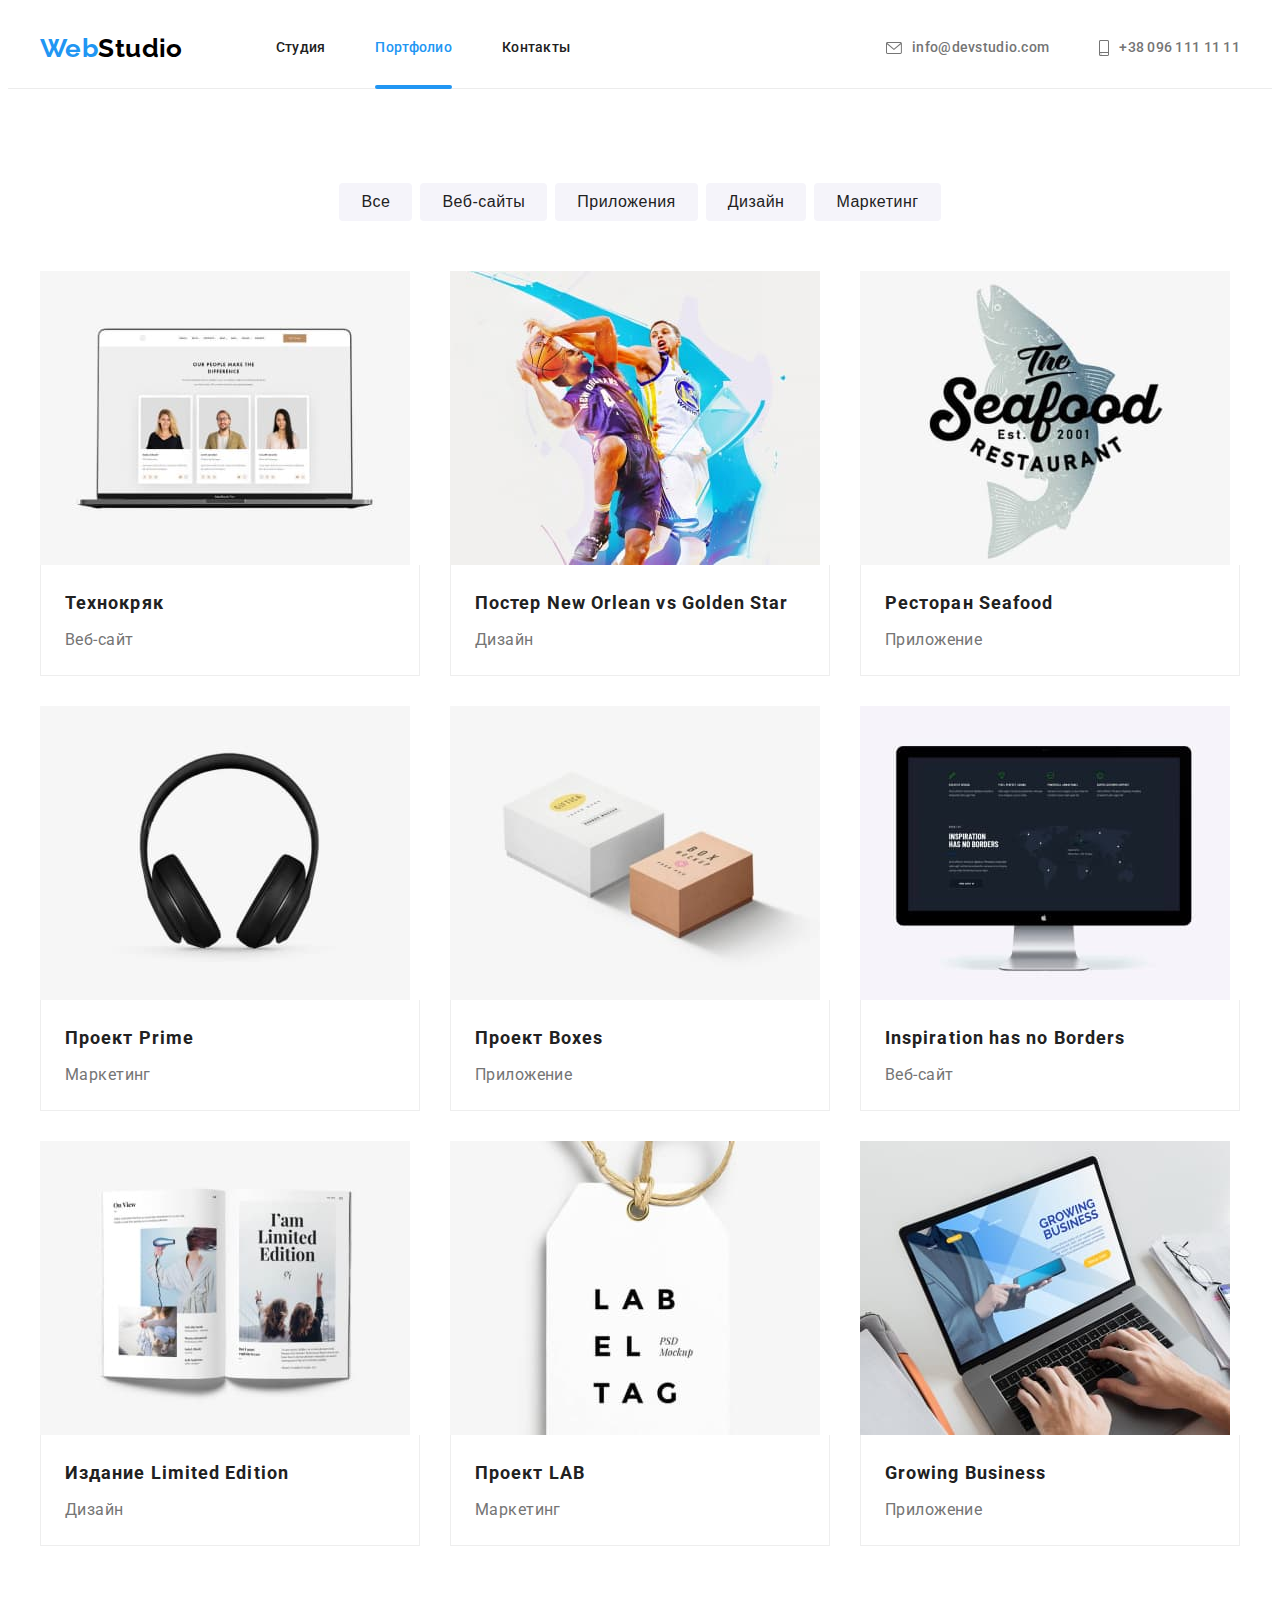
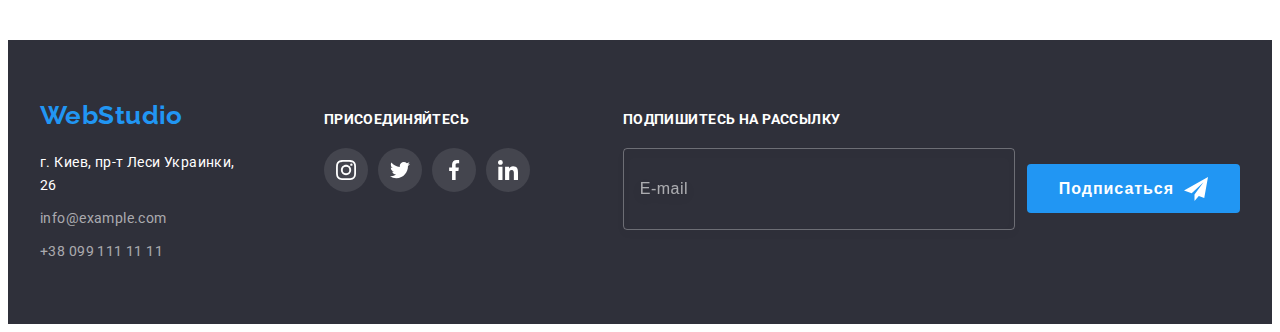
==== commit 98223eb6: "Adds corrections after the examination" ====
--- a/portfolio.html
+++ b/portfolio.html
@@ -22,26 +22,26 @@
     <header class="header">
         <div class="header__container container">
             <nav class="navigation">
-                <a class="navigation__logo logo link" href="./index.html" lang="en">
-                    Web<span class="logo--dark">Studio</span>
+                <a class="navigation__logo logo" href="./index.html" lang="en">
+                    Web<span class="logo__dark">Studio</span>
                 </a>
-                <ul class="navigation__list">
-                    <li class="navigation__item">
-                        <a class="navigation__link link" href="./index.html">Студия</a>
-                    </li>
-    
-                    <li class="navigation__item">
-                        <a class="navigation__link navigation__link--current link" href="./portfolio.html">Портфолио</a>
-                    </li>
-    
-                    <li class="navigation__item">
-                        <a class="navigation__link link" href="">Контакты</a>
+                <ul class="header-nav">
+                    <li class="header-nav__item">
+                        <a class="header-nav__link" href="./index.html">Студия</a>
+                    </li>
+    
+                    <li class="header-nav__item">
+                        <a class="header-nav__link header-nav__link--current" href="./portfolio.html">Портфолио</a>
+                    </li>
+    
+                    <li class="header-nav__item">
+                        <a class="header-nav__link" href="">Контакты</a>
                     </li>
                 </ul>
             </nav>
-            <ul class="header-contacts contacts">
+            <ul class="header__contacts contacts">
                 <li class="contacts__item">
-                    <a class="contacts__link link" href="mailto:info@devstudio.com" lang="en">
+                    <a class="contacts__link" href="mailto:info@devstudio.com" lang="en">
                         <svg class="contacts__icon" width="16" height="12">
                             <use href="./images/icons.svg#icon-envelope"></use>
                         </svg>
@@ -50,7 +50,7 @@
                 </li>
     
                 <li class="contacts__item">
-                    <a class="contacts__link link" href="tel:+380961111111">
+                    <a class="contacts__link" href="tel:+380961111111">
                         <svg class="contacts__icon" width="10" height="16">
                             <use href="./images/icons.svg#icon-smartphone"></use>
                         </svg>
@@ -62,19 +62,19 @@
     </header>
     <!-------------------------------------------------Наши работы----------------------------------------------->
     <main>
-        <section class="portfolio">
+        <section class="section">
             <div class="container">
                 <h1 class="visually-hidden">Портфолио</h1>
-                <ul class="portfolio__filters">
-                    <li class="portfolio__item"><button class="portfolio__button" type="button">Все</button></li>
-                    <li class="portfolio__item"><button class="portfolio__button" type="button">Веб-сайты</button></li>
-                    <li class="portfolio__item"><button class="portfolio__button" type="button">Приложения</button></li>
-                    <li class="portfolio__item"><button class="portfolio__button" type="button">Дизайн</button></li>
-                    <li class="portfolio__item"><button class="portfolio__button" type="button">Маркетинг</button></li>
+                <ul class="filters">
+                    <li class="filters__item"><button class="filters__button" type="button">Все</button></li>
+                    <li class="filters__item"><button class="filters__button" type="button">Веб-сайты</button></li>
+                    <li class="filters__item"><button class="filters__button" type="button">Приложения</button></li>
+                    <li class="filters__item"><button class="filters__button" type="button">Дизайн</button></li>
+                    <li class="filters__item"><button class="filters__button" type="button">Маркетинг</button></li>
                 </ul>
                 <ul class="card-set">
                     <li class="card-set__item">
-                        <a class="card-set__link link" href="">
+                        <a class="card-set__link" href="">
                             <div class="card-set__thumb">
                                 <img src="./images/portfolio1.jpg" alt="Ноутбук" width="370" height="294">
                                 <p class="card-set__hidden-text">Технокряк это современная площадка распространения коронавируса. Компании используют эту платформу для цифрового шпионажа и атак на защищенные сервера конкурентов.</p>
@@ -87,7 +87,7 @@
                     </li>
 
                     <li class="card-set__item">
-                        <a class="card-set__link link" href="">
+                        <a class="card-set__link" href="">
                             <div class="card-set__thumb">
                                 <img src="./images/portfolio2.jpg" alt="Баскетболисты" width="370" height="294">
                                 <p class="card-set__hidden-text">Технокряк это современная площадка распространения коронавируса. Компании используют эту платформу для цифрового шпионажа и атак на защищенные сервера конкурентов.</p>
@@ -100,7 +100,7 @@
                     </li>
 
                     <li class="card-set__item">
-                        <a class="card-set__link link" href="">
+                        <a class="card-set__link" href="">
                             <div class="card-set__thumb">
                                 <img src="./images/portfolio3.jpg" alt="Эмблема рыбы" width="370" height="294">
                                 <p class="card-set__hidden-text">Технокряк это современная площадка распространения коронавируса. Компании используют эту платформу для цифрового шпионажа и атак на защищенные сервера конкурентов.</p>
@@ -113,7 +113,7 @@
                     </li>
 
                     <li class="card-set__item">
-                        <a class="card-set__link link" href="">
+                        <a class="card-set__link" href="">
                             <div class="card-set__thumb">
                                 <img src="./images/portfolio4.jpg" alt="Наушники" width="370" height="294">
                                 <p class="card-set__hidden-text">Технокряк это современная площадка распространения коронавируса. Компании используют эту платформу для цифрового шпионажа и атак на защищенные сервера конкурентов.</p>
@@ -126,7 +126,7 @@
                     </li>
 
                     <li class="card-set__item">
-                        <a class="card-set__link link" href="">
+                        <a class="card-set__link" href="">
                             <div class="card-set__thumb">
                                 <img src="./images/portfolio5.jpg" alt="Две коробки" width="370" height="294">
                                 <p class="card-set__hidden-text">Технокряк это современная площадка распространения коронавируса. Компании используют эту платформу для цифрового шпионажа и атак на защищенные сервера конкурентов.</p>
@@ -139,7 +139,7 @@
                     </li>
 
                     <li class="card-set__item">
-                        <a class="card-set__link link" href="">
+                        <a class="card-set__link" href="">
                             <div class="card-set__thumb">
                                 <img src="./images/portfolio6.jpg" alt="Монитор" width="370" height="294">
                                 <p class="card-set__hidden-text">Технокряк это современная площадка распространения коронавируса. Компании используют эту платформу для цифрового шпионажа и атак на защищенные сервера конкурентов.</p>
@@ -152,7 +152,7 @@
                     </li>
 
                     <li class="card-set__item">
-                        <a class="card-set__link link" href="">
+                        <a class="card-set__link" href="">
                             <div class="card-set__thumb">
                                 <img src="./images/portfolio7.jpg" alt="Открытый журнал" width="370" height="294">
                                 <p class="card-set__hidden-text">Технокряк это современная площадка распространения коронавируса. Компании используют эту платформу для цифрового шпионажа и атак на защищенные сервера конкурентов.</p>
@@ -165,7 +165,7 @@
                     </li>
 
                     <li class="card-set__item">
-                        <a class="card-set__link link" href="">
+                        <a class="card-set__link" href="">
                             <div class="card-set__thumb">
                                 <img src="./images/portfolio8.jpg" alt="Бирка" width="370" height="294">
                                 <p class="card-set__hidden-text">Технокряк это современная площадка распространения коронавируса. Компании используют эту платформу для цифрового шпионажа и атак на защищенные сервера конкурентов.</p>
@@ -178,7 +178,7 @@
                     </li>
 
                     <li class="card-set__item">
-                        <a class="card-set__link link" href="">
+                        <a class="card-set__link" href="">
                             <div class="card-set__thumb">
                                 <img src="./images/portfolio9.jpg" alt="Человек работает на ноутбуке" width="370" height="294">
                                 <p class="card-set__hidden-text">Технокряк это современная площадка распространения коронавируса. Компании используют эту платформу для цифрового шпионажа и атак на защищенные сервера конкурентов.</p>
@@ -197,23 +197,23 @@
     <footer class="footer">
         <div class="footer__wrap container">
             <div class="footer__content">
-                <a class="logo link" href="./index.html" lang="en">
+                <a class="logo" href="./index.html" lang="en">
                     Web<span class="logo--light">Studio</span>
                 </a>
                 <address>
                     <ul class="address">
                         <li class="address__item">
-                            <a class="address__link link" href="https://goo.gl/maps/ojqtrY3gg8iYZvjQA" target="_blank"
+                            <a class="address__link" href="https://goo.gl/maps/ojqtrY3gg8iYZvjQA" target="_blank"
                                 rel="nooperner noreferrer">г. Киев, пр-т Леси Украинки, 26
                             </a>
                         </li>
     
                         <li class="address__item">
-                            <a class="address__contacts link" href="mailto:info@example.com">info@example.com</a>
+                            <a class="address__contacts" href="mailto:info@example.com">info@example.com</a>
                         </li>
     
                         <li class="address__item">
-                            <a class="address__contacts link" href="tel:+380991111111">+38 099 111 11 11</a>
+                            <a class="address__contacts" href="tel:+380991111111">+38 099 111 11 11</a>
                         </li>
                     </ul>
                 </address>
--- a/css/main.min.css
+++ b/css/main.min.css
@@ -1,2 +1,2 @@
-:root{--main-title-color: #212121;--text-color: #757575;--main-accent-color: #2196f3;--second-accent-color: #ffffff;--navigation-text-color: #212121;--footer-contacts-color: rgba(255, 255, 255, 0.6);--black-color: #000000;--main-background-color: #ffffff;--second-background-color: #2f303a;--third-background-color: #f5f4fa;--icons-color: #afb1b8}.visually-hidden{position:absolute;clip:rect(0 0 0 0);width:1px;height:1px;margin:-1px;border:0;padding:0;overflow:hidden}p,h1,h2,h3,h4,h5,h6{margin:0}ul{margin:0;padding:0;list-style:none}button{cursor:pointer}img{display:block;max-width:100%;height:auto}.link{text-decoration:none}body{font-family:Roboto, sans-serif;color:var(--main-title-color);background-color:var(--main-background-color);font-size:14px;line-height:1.14;letter-spacing:0.03em}.container{width:1200px;margin-left:auto;margin-right:auto;padding-left:15px;padding-right:15px}.section-title{font-weight:700;font-size:36px;line-height:1.17;text-align:center}.button{min-width:200px;padding:10px 32px;border-radius:4px;border-style:none;font-weight:700;font-size:16px;line-height:1.87;letter-spacing:0.06em;color:var(--second-accent-color);background-color:var(--main-accent-color);transition:background-color 250ms cubic-bezier(0.4, 0, 0.2, 1),box-shadow 250ms cubic-bezier(0.4, 0, 0.2, 1)}.button:hover,.button:focus{background-color:#188ce8;box-shadow:0px 4px 4px rgba(0,0,0,0.15)}.socials{display:flex;justify-content:center;align-items:center}.socials__item{width:44px;height:44px}.socials__item+.socials__item{margin-left:10px}.socials__link{display:flex;justify-content:center;align-items:center;width:100%;height:100%;background-color:var(--main-background-color);border-radius:50%;color:var(--icons-color);transition:background-color 250ms cubic-bezier(0.4, 0, 0.2, 1),color 250ms cubic-bezier(0.4, 0, 0.2, 1)}.socials__link:hover,.socials__link:focus{background-color:var(--main-accent-color);color:var(--second-accent-color)}.socials__icon{fill:currentColor}.backdrop{position:fixed;width:100vw;height:100vh;top:0;left:0;background-color:rgba(0,0,0,0.2);transition:opacity 500ms cubic-bezier(0.4, 0, 0.2, 1),visibility 500ms cubic-bezier(0.4, 0, 0.2, 1)}.is-hidden{opacity:0;visibility:hidden;pointer-events:none}.backdrop.is-hidden .modal{transform:scale(4) rotate(270deg)}.modal{position:absolute;top:50%;left:50%;transform:translate(-50%, -50%) scale(1);transition:transform 1000ms cubic-bezier(0.4, 0, 0.2, 1);padding:40px;width:528px;min-height:581px;background-color:var(--second-accent-color);border-radius:4px}.modal:hover{box-shadow:0px 1px 3px rgba(0,0,0,0.12),0px 1px 1px rgba(0,0,0,0.14),0px 2px 1px rgba(0,0,0,0.2)}.modal__button-close{display:flex;justify-content:center;align-items:center;position:absolute;top:8px;right:8px;width:30px;height:30px;background-color:var(--second-accent-color);color:var(--black-color);border-radius:50%;border:1px solid rgba(0,0,0,0.1);transition:color 250ms cubic-bezier(0.4, 0, 0.2, 1)}.modal__button-close:hover,.modal__button-close:focus{color:var(--main-accent-color)}.modal__icon-close{fill:currentColor}.modal__text{text-align:center;margin-bottom:12px;font-weight:700;font-size:20px;line-height:1.15}.modal__form-wrap{margin-bottom:10px}.modal__label{display:block;margin-bottom:4px;font-weight:400;font-size:12px;line-height:1.17;letter-spacing:0.01em;color:var(--text-color)}.modal__input-wrap{position:relative}.modal__input{display:block;width:100%;height:40px;padding-left:43px;padding-right:15px;background-color:transparent;border:1px solid rgba(33,33,33,0.2);border-radius:4px;font-weight:400;font-size:14px;line-height:1.14;letter-spacing:0.01em;color:var(--text-color);transition:border-color 250ms cubic-bezier(0.4, 0, 0.2, 1)}.modal__input:focus{border-color:var(--main-accent-color);outline:none}.modal__input:-webkit-autofill{-webkit-background-clip:text;-webkit-text-fill-color:var(--text-color)}.modal__form-icon{position:absolute;top:11px;left:12px;transition:fill 250ms cubic-bezier(0.4, 0, 0.2, 1)}.modal__input:focus+.modal__form-icon{fill:var(--main-accent-color)}.modal__textarea-wrap{margin-bottom:20px}.modal__textarea{display:block;resize:none;width:100%;height:120px;padding:12px 16px;border:1px solid rgba(33,33,33,0.2);border-radius:4px;font-weight:400;font-size:14px;line-height:1.14;letter-spacing:0.01em;color:var(--text-color);transition:border-color 250ms cubic-bezier(0.4, 0, 0.2, 1)}.modal__textarea:focus{border-color:var(--main-accent-color);outline:none}.modal__textarea::placeholder{font-weight:400;font-size:14px;line-height:1.14;letter-spacing:0.01em;color:rgba(117,117,117,0.5)}.modal__check-wrap{margin-bottom:30px}.modal__check-label{display:flex;justify-content:center;align-items:center;font-weight:400;line-height:1.71;color:var(--text-color)}.modal__check-box{display:flex;justify-content:center;align-items:center;width:16px;height:15px;border:2px solid var(--main-title-color);border-radius:2px;margin-right:7px;transition:background-color 250ms cubic-bezier(0.4, 0, 0.2, 1),border-color 250ms cubic-bezier(0.4, 0, 0.2, 1)}.modal__check-input:checked+.modal__check-label .modal__check-box{background-color:var(--main-accent-color);border:none}.modal__check-input:focus+.modal__check-label .modal__check-box{border-color:var(--main-accent-color)}.modal__check-icon{fill:var(--second-accent-color)}.modal__check-link{color:var(--main-accent-color)}.modal__button{display:block;margin-left:auto;margin-right:auto}.navigation__logo{margin-right:93px}.logo{font-family:Raleway;font-weight:700;font-size:26px;line-height:1.19;color:var(--main-accent-color)}.logo--dark{color:var(--black-color)}.logo--light{color:var(--second-accent-color)}.header{border-bottom:1px solid #ececec}.header__container,.navigation,.navigation__list{display:flex;justify-content:center;align-items:center}.navigation__item:not(:last-child){margin-right:50px}.navigation__link{display:block;padding-top:32px;padding-bottom:32px;color:var(--navigation-text-color)}.navigation__link--current{color:var(--main-accent-color);position:relative}.navigation__link--current::after{position:absolute;left:0;bottom:-1px;content:'';width:100%;height:4px;background-color:var(--main-accent-color);border-radius:2px}.header-contacts{margin-left:auto}.contacts{display:flex;justify-content:center;align-items:center}.contacts__item:not(:last-child){margin-right:50px}.contacts__link{display:flex;justify-content:center;align-items:center;color:var(--text-color)}.navigation__link,.contacts__link{font-weight:500;letter-spacing:0.02em;transition:color 250ms cubic-bezier(0.4, 0, 0.2, 1)}.navigation__link:hover,.navigation__link:focus,.contacts__link:hover,.contacts__link:focus{color:var(--main-accent-color)}.contacts__icon{margin-right:10px;fill:currentColor}.hero{max-width:1600px;padding-top:200px;padding-bottom:200px;margin-left:auto;margin-right:auto;text-align:center;background-color:var(--second-background-color);background-image:linear-gradient(rgba(47,48,58,0.4), rgba(47,48,58,0.4)),url(../images/hero-img.jpg);background-repeat:no-repeat;background-position:center;background-size:cover}.hero__title{width:696px;margin-left:auto;margin-right:auto;margin-bottom:30px;font-weight:900;font-size:44px;line-height:1.36;letter-spacing:0.06em;text-transform:uppercase;color:var(--second-accent-color)}.advantages{padding-top:94px;padding-bottom:0}.advantages__list{display:flex;justify-content:center;align-items:center}.advantages__item{width:270px}.advantages__item:not(:last-child){margin-right:30px}.advantages__wrap{display:flex;justify-content:center;align-items:center;width:100%;height:120px;margin-bottom:30px;border-radius:4px;background-color:var(--third-background-color)}.advantages__title{margin-bottom:10px;font-weight:700;font-size:14px;text-transform:uppercase}.advantages__text{line-height:1.71;color:var(--text-color)}.works{padding-top:94px;padding-bottom:94px}.works__title{margin-bottom:50px}.works__list{display:flex;justify-content:center;align-items:center}.works__item{position:relative}.works__item:not(:last-child){margin-right:30px}.works__example{display:flex;justify-content:center;align-items:center;position:absolute;left:0;bottom:0;width:100%;height:70px;font-weight:700;font-size:14px;text-transform:uppercase;color:var(--second-accent-color);background-color:rgba(47,48,58,0.8)}.team{padding-top:94px;padding-bottom:94px;background-color:var(--third-background-color)}.team__title{margin-bottom:50px}.team__list{display:flex;justify-content:center;align-items:center}.team__item{background-color:var(--main-background-color);box-shadow:0px 1px 3px rgba(0,0,0,0.12),0px 1px 1px rgba(0,0,0,0.14),0px 2px 1px rgba(0,0,0,0.2);border-radius:0px 0px 4px 4px}.team__item:not(:last-child){margin-right:30px}.team__content{text-align:center;padding-top:30px;padding-bottom:30px}.team__person{margin-bottom:10px;font-weight:500;font-size:16px;line-height:1.19}.team__text{font-size:16px;line-height:1.19;color:var(--text-color);margin-bottom:16px}.clients{padding-top:94px;padding-bottom:94px}.clients__title{margin-bottom:50px}.clients__list{display:flex;justify-content:center;align-items:center}.clients__item{width:170px;height:92px}.clients__item+.clients__item{margin-left:30px}.clients__link{display:flex;justify-content:center;align-items:center;width:100%;height:100%;background-color:var(--main-background-color);color:var(--icons-color);border:1px solid var(--icons-color);border-radius:4px;transition:color 250ms cubic-bezier(0.4, 0, 0.2, 1),border-color 250ms cubic-bezier(0.4, 0, 0.2, 1)}.clients__link:hover,.clients__link:focus{color:var(--main-accent-color);border-color:var(--accent-color)}.clients__icon{fill:currentColor}.footer{padding-top:60px;padding-bottom:60px;background-color:var(--second-background-color)}.footer__wrap{display:flex;justify-content:space-between;align-items:baseline}.footer__content{margin-right:70px}.footer__content .logo{display:block;margin-bottom:20px}.address{font-style:normal;font-weight:400;line-height:1.71}.address__item:not(:last-child){margin-bottom:9px}.address__link,.address__contacts{transition:color 250ms cubic-bezier(0.4, 0, 0.2, 1)}.address__link:hover,.address__link:focus,.address__contacts:hover,.address__contacts:focus{color:var(--main-accent-color)}.address__link{color:var(--second-accent-color)}.address__contacts{color:var(--footer-contacts-color)}.footer__socials{margin-right:93px}.footer__join-text,.footer__label{margin-bottom:20px;font-weight:700;text-transform:uppercase;color:var(--second-accent-color)}.socials__link--dark{color:var(--second-accent-color);background-color:rgba(255,255,255,0.1)}.footer__label{display:block}.footer__input-wrap{display:flex;justify-content:center;align-items:center}.footer__input{width:358px;height:50px;background-color:transparent;color:var(--second-accent-color);padding:15px 16px;margin-right:12px;font-weight:400;font-size:16px;line-height:1.25;letter-spacing:0.03em;border:1px solid rgba(255,255,255,0.3);border-radius:4px;filter:drop-shadow(0px 4px 4px rgba(0,0,0,0.15));transition:border-color 250ms cubic-bezier(0.4, 0, 0.2, 1)}.footer__input:focus{border-color:var(--main-accent-color);outline:none}.footer__input::placeholder{font-weight:400;font-size:16px;line-height:1.25;letter-spacing:0.03em;color:var(--footer-contacts-color)}.footer__input:-webkit-autofill{-webkit-background-clip:text;-webkit-text-fill-color:var(--second-accent-color)}.footer__button{display:flex;justify-content:center;align-items:center}.footer__icon{margin-left:10px;fill:var(--second-accent-color)}.portfolio{padding-top:94px;padding-bottom:94px}.portfolio__filters{display:flex;justify-content:center;align-items:center;margin-bottom:50px}.portfolio__item:not(:last-child){margin-right:8px}.portfolio__button{min-width:73px;padding:6px 22px;border-radius:4px;border-style:none;font-weight:500;font-size:16px;line-height:1.62;letter-spacing:0.03em;color:var(--main-title-color);background-color:var(--third-background-color);transition:color 250ms cubic-bezier(0.4, 0, 0.2, 1),background-color 250ms cubic-bezier(0.4, 0, 0.2, 1),box-shadow 250ms cubic-bezier(0.4, 0, 0.2, 1)}.portfolio__button:hover,.portfolio__button:focus{color:var(--second-accent-color);background-color:var(--main-accent-color);box-shadow:0px 3px 1px rgba(0,0,0,0.1),0px 1px 2px rgba(0,0,0,0.08),0px 2px 2px rgba(0,0,0,0.12)}.card-set{display:flex;justify-content:center;align-items:center;flex-wrap:wrap;margin-right:-30px;margin-bottom:-30px}.card-set__item{flex-basis:calc(100% / 3 - 30px);margin-right:30px;margin-bottom:30px}.card-set__link{display:block;transition:box-shadow 250ms cubic-bezier(0.4, 0, 0.2, 1)}.card-set__link:hover,.card-set__link:focus{box-shadow:0px 1px 1px rgba(0,0,0,0.12),0px 4px 4px rgba(0,0,0,0.06),1px 4px 6px rgba(0,0,0,0.16)}.card-set__thumb{position:relative;overflow:hidden}.card-set__hidden-text{position:absolute;top:0;left:0;height:100%;padding:63px 24px;font-size:18px;line-height:1.56;color:var(--second-accent-color);background-color:rgba(33,150,243,0.9);transform:translateY(100%);transition:transform 250ms cubic-bezier(0.4, 0, 0.2, 1)}.card-set__link:hover .card-set__hidden-text,.card-set__link:focus .card-set__hidden-text{transform:translateY(0)}.card-set__content{padding:20px 24px;border:1px solid #eeeeee;border-top:none}.card-set__title{margin-bottom:4px;font-weight:700;font-size:18px;line-height:2;letter-spacing:0.06em;color:var(--main-title-color)}.card-set__text{font-size:16px;line-height:1.87;color:var(--text-color)}
+:root{--main-title-color: #212121;--text-color: #757575;--main-accent-color: #2196f3;--second-accent-color: #ffffff;--navigation-text-color: #212121;--footer-contacts-color: rgba(255, 255, 255, 0.6);--black-color: #000000;--main-background-color: #ffffff;--second-background-color: #2f303a;--third-background-color: #f5f4fa;--icons-color: #afb1b8}.visually-hidden{position:absolute;clip:rect(0 0 0 0);width:1px;height:1px;margin:-1px;border:0;padding:0;overflow:hidden}p,h1,h2,h3,h4,h5,h6{margin:0}ul{margin:0;padding:0;list-style:none}button{cursor:pointer}a{text-decoration:none}body{font-family:Roboto, sans-serif;color:var(--main-title-color);background-color:var(--main-background-color);font-size:14px;line-height:1.14;letter-spacing:0.03em}img{display:block;max-width:100%;height:auto}.container{width:1200px;margin-left:auto;margin-right:auto;padding-left:15px;padding-right:15px}.section{padding-top:94px;padding-bottom:94px}.section__title{margin-bottom:50px;font-weight:700;font-size:36px;line-height:1.17;text-align:center}.button{min-width:200px;padding:10px 32px;border-radius:4px;border-style:none;font-weight:700;font-size:16px;line-height:1.87;letter-spacing:0.06em;color:var(--second-accent-color);background-color:var(--main-accent-color);transition:background-color 250ms cubic-bezier(0.4, 0, 0.2, 1),box-shadow 250ms cubic-bezier(0.4, 0, 0.2, 1)}.button:hover,.button:focus{background-color:#188ce8;box-shadow:0px 4px 4px rgba(0,0,0,0.15)}.socials{display:flex;justify-content:center;align-items:center}.socials__item{width:44px;height:44px}.socials__item+.socials__item{margin-left:10px}.socials__link{display:flex;justify-content:center;align-items:center;width:100%;height:100%;background-color:var(--main-background-color);border-radius:50%;color:var(--icons-color);transition:background-color 250ms cubic-bezier(0.4, 0, 0.2, 1),color 250ms cubic-bezier(0.4, 0, 0.2, 1)}.socials__link:hover,.socials__link:focus{background-color:var(--main-accent-color);color:var(--second-accent-color)}.socials__icon{fill:currentColor}.backdrop{position:fixed;width:100vw;height:100vh;top:0;left:0;background-color:rgba(0,0,0,0.2);transition:opacity 500ms cubic-bezier(0.4, 0, 0.2, 1),visibility 500ms cubic-bezier(0.4, 0, 0.2, 1)}.backdrop.is-hidden{opacity:0;visibility:hidden;pointer-events:none}.modal{position:absolute;top:50%;left:50%;transform:translate(-50%, -50%) scale(1);transition:transform 1000ms cubic-bezier(0.4, 0, 0.2, 1);padding:40px;width:528px;min-height:581px;background-color:var(--second-accent-color);border-radius:4px}.backdrop.is-hidden .modal{transform:scale(4) rotate(270deg)}.modal:hover{box-shadow:0px 1px 3px rgba(0,0,0,0.12),0px 1px 1px rgba(0,0,0,0.14),0px 2px 1px rgba(0,0,0,0.2)}.modal__button-close{display:flex;justify-content:center;align-items:center;position:absolute;top:8px;right:8px;width:30px;height:30px;background-color:var(--second-accent-color);color:var(--black-color);border-radius:50%;border:1px solid rgba(0,0,0,0.1);transition:color 250ms cubic-bezier(0.4, 0, 0.2, 1)}.modal__button-close:hover,.modal__button-close:focus{color:var(--main-accent-color)}.modal__icon-close{fill:currentColor}.modal__text{text-align:center;margin-bottom:12px;font-weight:700;font-size:20px;line-height:1.15}.modal__form-wrap{margin-bottom:10px}.modal__label{display:block;margin-bottom:4px;font-weight:400;font-size:12px;line-height:1.17;letter-spacing:0.01em;color:var(--text-color)}.modal__input-wrap{position:relative}.modal__input{display:block;width:100%;height:40px;padding-left:43px;padding-right:15px;background-color:transparent;border:1px solid rgba(33,33,33,0.2);border-radius:4px;font-weight:400;font-size:14px;line-height:1.14;letter-spacing:0.01em;color:var(--text-color);transition:border-color 250ms cubic-bezier(0.4, 0, 0.2, 1)}.modal__input:focus{border-color:var(--main-accent-color);outline:none}.modal__input:-webkit-autofill{-webkit-background-clip:text;-webkit-text-fill-color:var(--text-color)}.modal__form-icon{position:absolute;top:11px;left:12px;transition:fill 250ms cubic-bezier(0.4, 0, 0.2, 1)}.modal__input:focus+.modal__form-icon{fill:var(--main-accent-color)}.modal__textarea-wrap{margin-bottom:20px}.modal__textarea{display:block;resize:none;width:100%;height:120px;padding:12px 16px;border:1px solid rgba(33,33,33,0.2);border-radius:4px;font-weight:400;font-size:14px;line-height:1.14;letter-spacing:0.01em;color:var(--text-color);transition:border-color 250ms cubic-bezier(0.4, 0, 0.2, 1)}.modal__textarea:focus{border-color:var(--main-accent-color);outline:none}.modal__textarea::placeholder{font-weight:400;font-size:14px;line-height:1.14;letter-spacing:0.01em;color:rgba(117,117,117,0.5)}.modal__check-wrap{margin-bottom:30px}.modal__check-label{display:flex;justify-content:center;align-items:center;font-weight:400;line-height:1.71;color:var(--text-color)}.modal__check-box{display:flex;justify-content:center;align-items:center;width:16px;height:15px;border:2px solid var(--main-title-color);border-radius:2px;margin-right:7px;transition:background-color 250ms cubic-bezier(0.4, 0, 0.2, 1),border-color 250ms cubic-bezier(0.4, 0, 0.2, 1)}.modal__check-input:checked+.modal__check-label .modal__check-box{background-color:var(--main-accent-color);border:none}.modal__check-input:focus+.modal__check-label .modal__check-box{border-color:var(--main-accent-color)}.modal__check-icon{fill:var(--second-accent-color)}.modal__check-link{color:var(--main-accent-color)}.modal__button{display:block;margin-left:auto;margin-right:auto}.logo{font-family:Raleway;font-weight:700;font-size:26px;line-height:1.19;color:var(--main-accent-color)}.logo__dark{color:var(--black-color)}.logo__light{color:var(--second-accent-color)}.header{border-bottom:1px solid #ececec}.header__container,.navigation,.header-nav{display:flex;justify-content:center;align-items:center}.navigation__logo{margin-right:93px}.header-nav__item:not(:last-child){margin-right:50px}.header-nav__link{display:block;padding-top:32px;padding-bottom:32px;color:var(--navigation-text-color)}.header-nav__link--current{color:var(--main-accent-color);position:relative}.header-nav__link--current::after{position:absolute;left:0;bottom:-1px;content:'';width:100%;height:4px;background-color:var(--main-accent-color);border-radius:2px}.header__contacts{margin-left:auto}.contacts{display:flex;justify-content:center;align-items:center}.contacts__item:not(:last-child){margin-right:50px}.contacts__link{display:flex;justify-content:center;align-items:center;color:var(--text-color)}.header-nav__link,.contacts__link{font-weight:500;letter-spacing:0.02em;transition:color 250ms cubic-bezier(0.4, 0, 0.2, 1)}.header-nav__link:hover,.header-nav__link:focus,.contacts__link:hover,.contacts__link:focus{color:var(--main-accent-color)}.contacts__icon{margin-right:10px;fill:currentColor}.hero{max-width:1600px;padding-top:200px;padding-bottom:200px;margin-left:auto;margin-right:auto;text-align:center;background-color:var(--second-background-color);background-image:linear-gradient(rgba(47,48,58,0.4), rgba(47,48,58,0.4)),url(../images/hero-img.jpg);background-repeat:no-repeat;background-position:center;background-size:cover}.hero__title{width:696px;margin-left:auto;margin-right:auto;margin-bottom:30px;font-weight:900;font-size:44px;line-height:1.36;letter-spacing:0.06em;text-transform:uppercase;color:var(--second-accent-color)}.section--no-padding-bottom{padding-bottom:0}.advantages{display:flex;justify-content:center;align-items:center}.advantages__item{width:270px}.advantages__item:not(:last-child){margin-right:30px}.advantages__wrap{display:flex;justify-content:center;align-items:center;width:100%;height:120px;margin-bottom:30px;border-radius:4px;background-color:var(--third-background-color)}.advantages__title{margin-bottom:10px;font-weight:700;font-size:14px;text-transform:uppercase}.advantages__text{line-height:1.71;color:var(--text-color)}.works{display:flex;justify-content:center;align-items:center}.works__item{position:relative}.works__item:not(:last-child){margin-right:30px}.works__example{display:flex;justify-content:center;align-items:center;position:absolute;left:0;bottom:0;width:100%;height:70px;font-weight:700;font-size:14px;text-transform:uppercase;color:var(--second-accent-color);background-color:rgba(47,48,58,0.8)}.section--grey-bg{background-color:var(--third-background-color)}.team{display:flex;justify-content:center;align-items:center}.team__item{background-color:var(--main-background-color);box-shadow:0px 1px 3px rgba(0,0,0,0.12),0px 1px 1px rgba(0,0,0,0.14),0px 2px 1px rgba(0,0,0,0.2);border-radius:0px 0px 4px 4px}.team__item:not(:last-child){margin-right:30px}.team__content{text-align:center;padding-top:30px;padding-bottom:30px}.team__title{margin-bottom:10px;font-weight:500;font-size:16px;line-height:1.19}.team__text{font-size:16px;line-height:1.19;color:var(--text-color);margin-bottom:16px}.clients{display:flex;justify-content:center;align-items:center}.clients__item{width:170px;height:92px}.clients__item+.clients__item{margin-left:30px}.clients__link{display:flex;justify-content:center;align-items:center;width:100%;height:100%;background-color:var(--main-background-color);color:var(--icons-color);border:1px solid var(--icons-color);border-radius:4px;transition:color 250ms cubic-bezier(0.4, 0, 0.2, 1),border-color 250ms cubic-bezier(0.4, 0, 0.2, 1)}.clients__link:hover,.clients__link:focus{color:var(--main-accent-color);border-color:var(--accent-color)}.clients__icon{fill:currentColor}.footer{padding-top:60px;padding-bottom:60px;background-color:var(--second-background-color)}.footer__wrap{display:flex;justify-content:space-between;align-items:baseline}.footer__content{margin-right:70px}.footer__content .logo{display:block;margin-bottom:20px}.address{font-style:normal;font-weight:400;line-height:1.71}.address__item:not(:last-child){margin-bottom:9px}.address__link,.address__contacts{transition:color 250ms cubic-bezier(0.4, 0, 0.2, 1)}.address__link:hover,.address__link:focus,.address__contacts:hover,.address__contacts:focus{color:var(--main-accent-color)}.address__link{color:var(--second-accent-color)}.address__contacts{color:var(--footer-contacts-color)}.footer__socials{margin-right:93px}.footer__join-text,.footer__label{margin-bottom:20px;font-weight:700;text-transform:uppercase;color:var(--second-accent-color)}.socials__link--dark{color:var(--second-accent-color);background-color:rgba(255,255,255,0.1)}.footer__label{display:block}.footer__input-wrap{display:flex;justify-content:center;align-items:center}.footer__input{width:358px;height:50px;background-color:transparent;color:var(--second-accent-color);padding:15px 16px;margin-right:12px;font-weight:400;font-size:16px;line-height:1.25;letter-spacing:0.03em;border:1px solid rgba(255,255,255,0.3);border-radius:4px;filter:drop-shadow(0px 4px 4px rgba(0,0,0,0.15));transition:border-color 250ms cubic-bezier(0.4, 0, 0.2, 1)}.footer__input:focus{border-color:var(--main-accent-color);outline:none}.footer__input::placeholder{font-weight:400;font-size:16px;line-height:1.25;letter-spacing:0.03em;color:var(--footer-contacts-color)}.footer__input:-webkit-autofill{-webkit-background-clip:text;-webkit-text-fill-color:var(--second-accent-color)}.footer__button{display:flex;justify-content:center;align-items:center}.footer__icon{margin-left:10px;fill:var(--second-accent-color)}.filters{display:flex;justify-content:center;align-items:center;margin-bottom:50px}.filters__item:not(:last-child){margin-right:8px}.filters__button{min-width:73px;padding:6px 22px;border-radius:4px;border-style:none;font-weight:500;font-size:16px;line-height:1.62;letter-spacing:0.03em;color:var(--main-title-color);background-color:var(--third-background-color);transition:color 250ms cubic-bezier(0.4, 0, 0.2, 1),background-color 250ms cubic-bezier(0.4, 0, 0.2, 1),box-shadow 250ms cubic-bezier(0.4, 0, 0.2, 1)}.filters__button:hover,.filters__button:focus{color:var(--second-accent-color);background-color:var(--main-accent-color);box-shadow:0px 3px 1px rgba(0,0,0,0.1),0px 1px 2px rgba(0,0,0,0.08),0px 2px 2px rgba(0,0,0,0.12)}.card-set{display:flex;justify-content:center;align-items:center;flex-wrap:wrap;margin-right:-30px;margin-bottom:-30px}.card-set__item{flex-basis:calc(100% / 3 - 30px);margin-right:30px;margin-bottom:30px}.card-set__link{display:block;transition:box-shadow 250ms cubic-bezier(0.4, 0, 0.2, 1)}.card-set__link:hover,.card-set__link:focus{box-shadow:0px 1px 1px rgba(0,0,0,0.12),0px 4px 4px rgba(0,0,0,0.06),1px 4px 6px rgba(0,0,0,0.16)}.card-set__thumb{position:relative;overflow:hidden}.card-set__hidden-text{position:absolute;top:0;left:0;height:100%;padding:63px 24px;font-size:18px;line-height:1.56;color:var(--second-accent-color);background-color:rgba(33,150,243,0.9);transform:translateY(100%);transition:transform 250ms cubic-bezier(0.4, 0, 0.2, 1)}.card-set__link:hover .card-set__hidden-text,.card-set__link:focus .card-set__hidden-text{transform:translateY(0)}.card-set__content{padding:20px 24px;border:1px solid #eeeeee;border-top:none}.card-set__title{margin-bottom:4px;font-weight:700;font-size:18px;line-height:2;letter-spacing:0.06em;color:var(--main-title-color)}.card-set__text{font-size:16px;line-height:1.87;color:var(--text-color)}
 /*# sourceMappingURL=main.min.css.map */